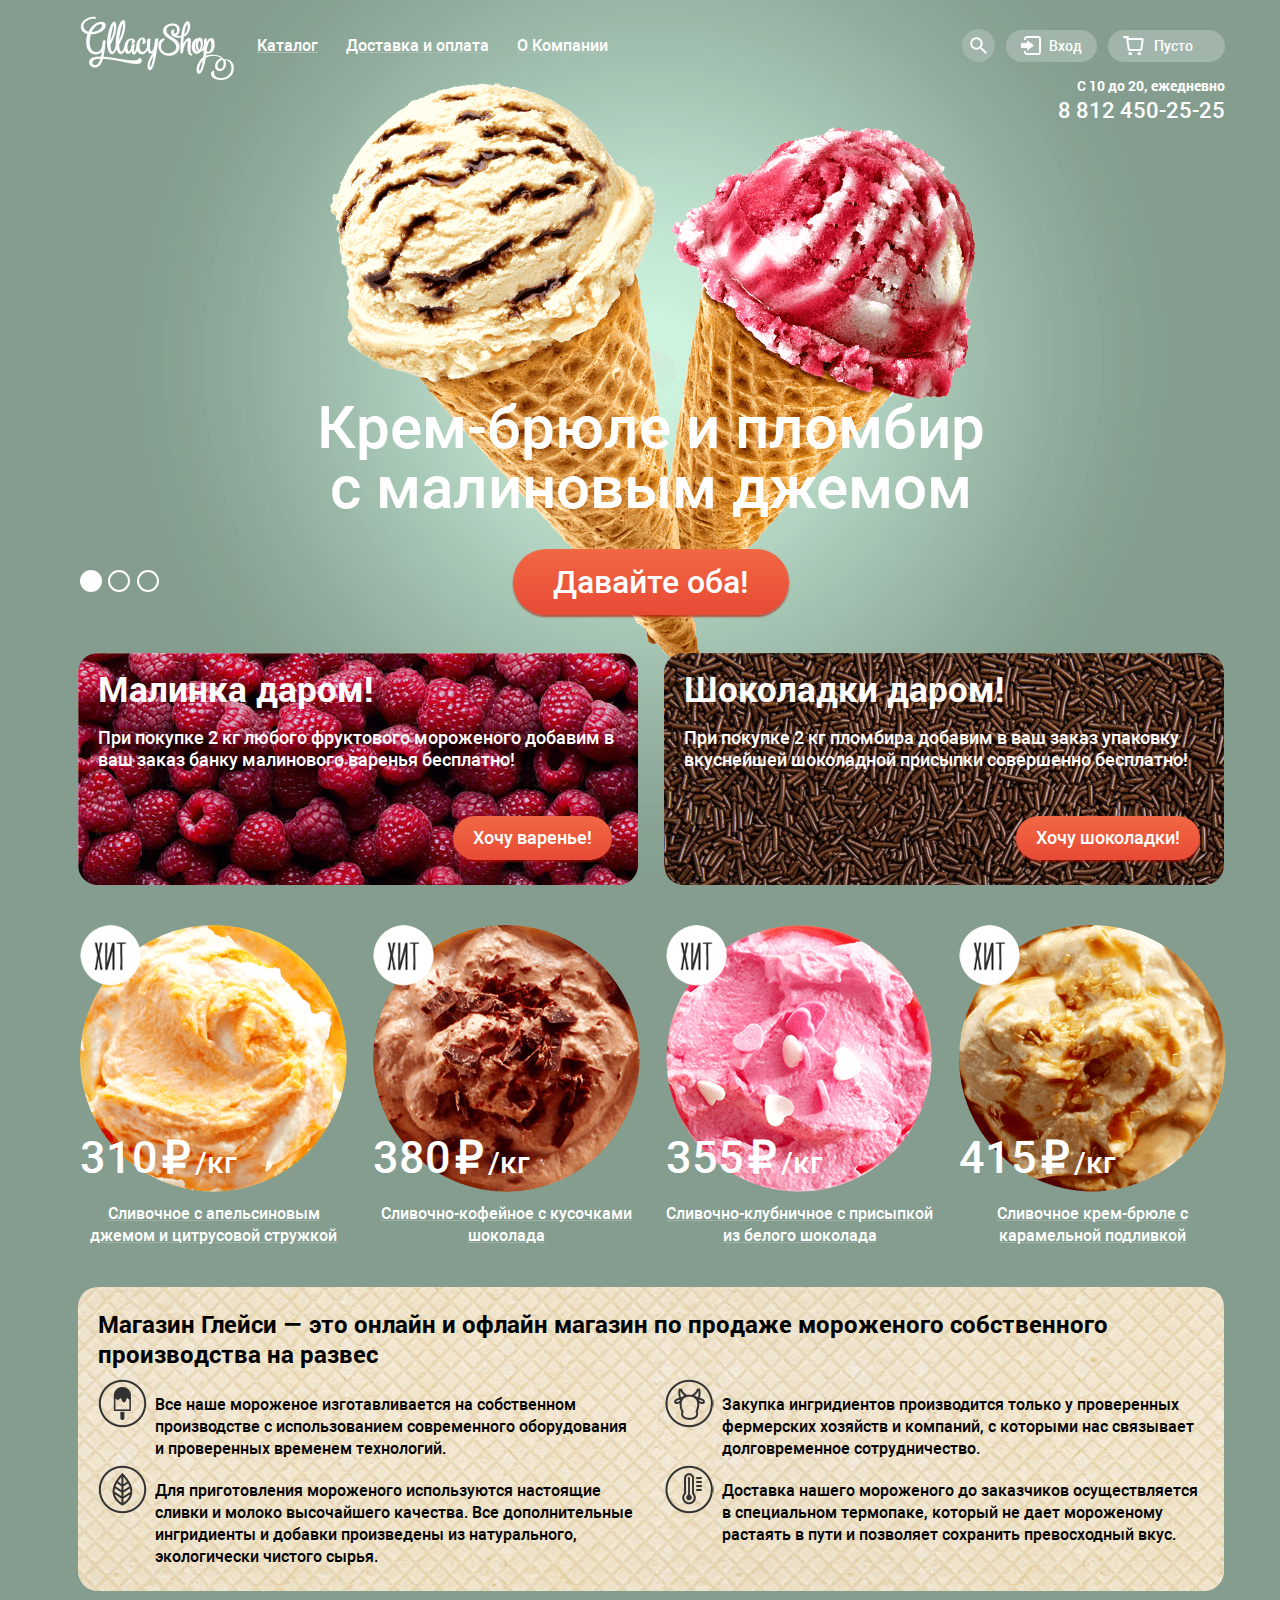
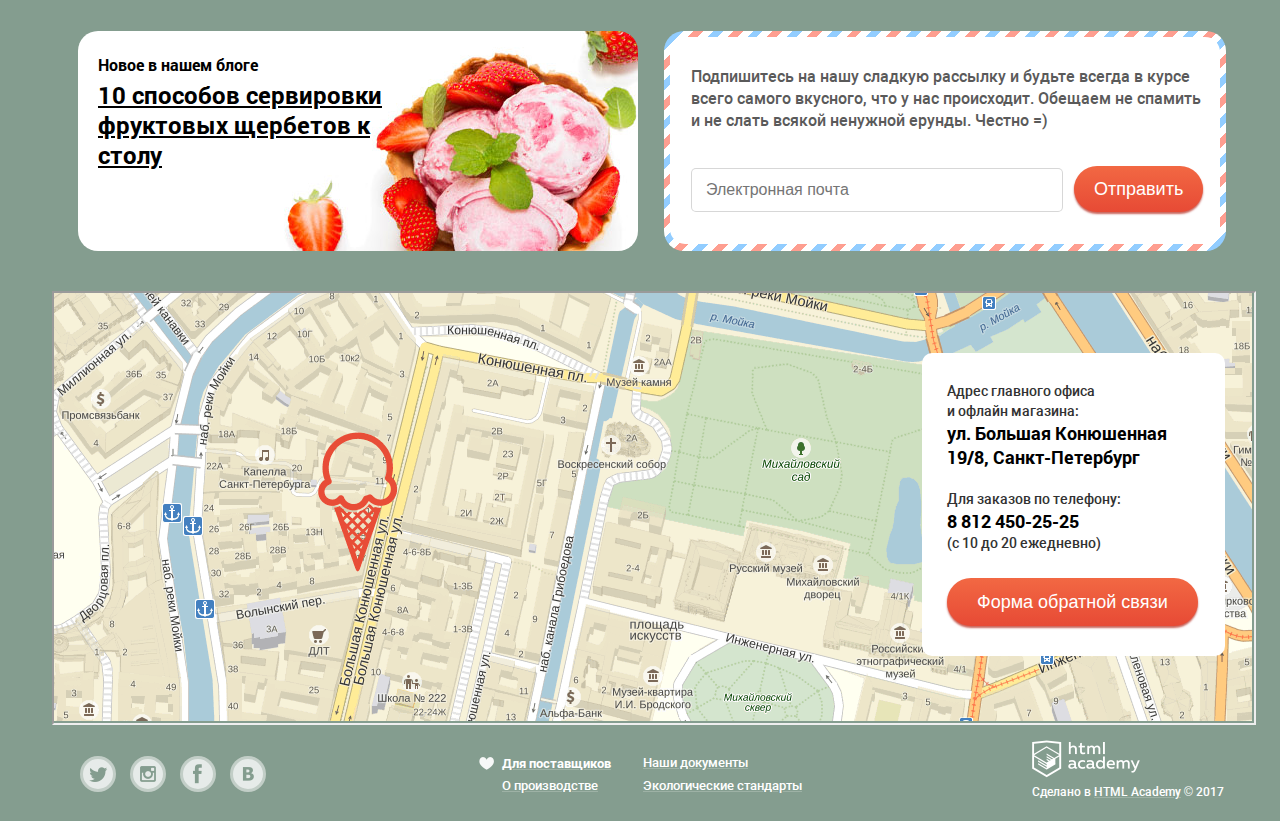
==== index.html @ e061abfc "корзина, форма отзыва" ====
<!DOCTYPE html>
<html lang="ru">
	<head>
		<meta charset="utf-8">
		<title>HTML Academy: Глейси</title>
		<link rel="stylesheet" type="text/css" href="css/normalize.css">
		<link rel="stylesheet" type="text/css" href="css/style.css">
	</head>
	<body>
		<header class="main-header container">
			<nav class="menu">
				<ul class="main-menu">
					<li class="logo">
						<a><img src="img/logo.png" alt="Gllacy Shop" width="154" height="64"></a>
					</li>
					<li>
						<a href="catalog.html" class="menu-item catalog">Каталог</a>
						<ul class="sub-menu">
							<li class="new-items">Новинки</li>
							<hr class="hr">
							<li><a href="catalog-creamy.html">Сливочное</a></li>
							<li><a href="#">Щербеты</a></li>
							<li><a href="#">Фруктовый лед</a></li>
							<li><a href="#">Мелорин</a></li>
						</ul>
					</li>
					<li>
						<a href="delivery-and-payment.html" class="menu-item">Доставка и оплата</a>
					</li>
					<li>
						<a href="about-us.html" class="menu-item">О Компании</a>
					</li>
				</ul>
			</nav>
			<div class="menu-right">
				<ul class="menu-right-list">
					<li class="search-item">
						<a href="#" class="menu-right-item search">Поиск</a>
						<div class="search-wrapper">
							<div class="search-field">
								<input type="text" name="search" id="search" placeholder="Что ищем?">
							</div>
						</div>
					</li>
					<li class="enter-list">
						<a href="#" class="menu-right-item enter">Вход</a>
						<div class="enter-wrapper">
							<div class="enter-field">
								<input type="text" name="email" id="email" placeholder="Электронная почта">
								<input type="password" name="password" id="password" placeholder="Пароль">
								<input type="submit" name="enter" value="Войти" class="btn send">
								<div class="help-links">
									<a href="#">Забыли пароль?</a>
									<a href="#">Новая регистрация</a>
								</div>
							</div>
						</div>
					</li>
					<li><a href="#" class="menu-right-item basket">Пусто</a></li>
				</ul>
				<p class="time-working">С 10 до 20, ежедневно</p>
				<p class="phone-number">8 812 450-25-25</p>
			</div>
		</header>
		<main class="main-page container">
			<section class="promo">
				<img src="img/ice-cream-1.png" alt="Крем-брюле и пломбир с малиновым джемом" width="1045" height="881" class="ice-cream">
				<p class="promo-text">Крем-брюле и пломбир с малиновым джемом</p>
				<a href="#" class="btn want-both">Давайте оба!</a>
				<div class="slider slider-1 active"></div>
				<div class="slider slider-2"></div>
				<div class="slider slider-3"></div>
			</section>
			<section class="free-offer raspberries">
				<h2 class="header-two">Малинка даром!</h2>
				<p class="offer-text">При покупке 2 кг любого фруктового мороженого добавим в ваш заказ банку малинового варенья бесплатно!</p>
				<a href="#" class="btn wanted">Хочу варенье!</a>
			</section>
			<section class="free-offer chocolates">
				<h2 class="header-two">Шоколадки даром!</h2>
				<p class="offer-text">При покупке 2 кг пломбира добавим в ваш заказ упаковку вкуснейшей шоколадной присыпки совершенно бесплатно!</p>
				<a href="#" class="btn wanted">Хочу шоколадки!</a>
			</section>
			<section class="products index-page">
				<article class="product-item">
					<img src="img/hit.png" alt="Хит" width="61" height="61" class="hit">
					<img src="img/creamy-orange.png" alt="Апельсиновое мороженое" width="267" height="267">
					<span class="price">310<span class="rouble">&#8381;</span><span class="smaller-word">/кг</span></span>
					<a href="#" class="product-item-text">Сливочное с апельсиновым джемом и цитрусовой стружкой</a>
				</article>
				<article class="product-item">
					<img src="img/hit.png" alt="Хит" width="61" height="61" class="hit">
					<img src="img/creamy-coffee.png" alt="Кофейно-шоколадное мороженое" width="267" height="267">
					<span class="price">380<span class="rouble">&#8381;</span><span class="smaller-word">/кг</span></span>
					<a href="#" class="product-item-text">Сливочно-кофейное с кусочками шоколада</a>
				</article>
				<article class="product-item">
					<img src="img/hit.png" alt="Хит" width="61" height="61" class="hit">
					<img src="img/creamy-strawberry.png" alt="Клубничное мороженое" width="266" height="267">
					<span class="price">355<span class="rouble">&#8381;</span><span class="smaller-word">/кг</span></span>
					<a href="#" class="product-item-text">Сливочно-клубничное с присыпкой из белого шоколада</a>
				</article>
				<article class="product-item">
					<img src="img/hit.png" alt="Хит" width="61" height="61" class="hit">
					<img src="img/creme-brulee.png" alt="Крем-брюле" width="267" height="267">
					<span class="price">415<span class="rouble">&#8381;</span><span class="smaller-word">/кг</span></span>
					<a href="#" class="product-item-text">Сливочное крем-брюле с карамельной подливкой</a>
				</article>
			</section>
			<section class="features">
				<b class="feature-promo">Магазин Глейси &#8212; это онлайн и офлайн магазин по продаже мороженого собственного производства на развес</b>
				<div class="features-items">
					<div class="inline-left">
						<p class="ice-cream-icon">Все наше мороженое изготавливается на собственном производстве с использованием современного оборудования и проверенных временем технологий.</p>
						<p class="leaf-icon">Для приготовления мороженого используются настоящие сливки и молоко высочайшего качества. Все дополнительные ингридиенты и добавки произведены из натурального, экологически чистого сырья.</p>
					</div>
					<div class="inline-right">
						<p class="cow-icon">Закупка ингридиентов производится только у проверенных фермерских хозяйств и компаний, с которыми нас связывает долговременное сотрудничество.</p>
						<p class="thermometer-icon">Доставка нашего мороженого до заказчиков осуществляется в специальном термопаке, который не дает мороженому растаять в пути и позволяет сохранить превосходный вкус.</p>
					</div>
				</div>
			</section>
			<section class="blog-and-subscription">
				<div class="blog">
					<h2 class="blog-header">Новое в нашем блоге</h2>
					<a href="#" class="blog-item">10 способов сервировки фруктовых щербетов к столу</a>
				</div>
				<div class="subscription">
					<div class="white-bg">
						<p class="subscribe-text">Подпишитесь на нашу сладкую рассылку и будьте всегда в курсе всего самого вкусного, что у нас происходит. Обещаем не спамить и не слать всякой ненужной ерунды. Честно =)</p>
						<form action="#" method="post">
							<p class="visually-hidden">Введите адрес электронной почты:</p>
							<input type="text" name="email" id="email" placeholder="Электронная почта">
							<input type="submit" name="send" value="Отправить" class="btn send">
						</form>
					</div>
				</div>
			</section>
			<section class="map">
				<iframe src="https://api-maps.yandex.ru/frame/v1/-/C6DpREOO" width="1200" height="430"></iframe>
				<div class="feedback">
					<p class="feedback-text">
						Адрес главного офиса<br>
						и офлайн магазина:<br>
						<span class="bigger-text">ул. Большая Конюшенная<br>
						19/8, Санкт-Петербург</span>
					</p>
					<p class="feedback-text">
						Для заказов по телефону:<br>
						<span class="bigger-text">8 812 450-25-25<br></span>
						(с 10 до 20 ежедневно)
					</p>
					<button type="button" class="btn feedback-send">Форма обратной связи</button>
				</div>
			</section>
		</main>
		<footer class="main-footer container">
			<section class="footer-social">
				<p class="visually-hidden">Подписывайтесь на нас в социальных сетях: </p>
				<a href="#" class="social-icon twitter">Twitter</a>
				<a href="#" class="social-icon instagram">Instagram</a>
				<a href="#" class="social-icon facebook">Facebook</a>
				<a href="#" class="social-icon vkontakte">Вконтакте</a>
			</section>
			<section class="about">
				<div class="inline-left">
					<a href="#" class="for-providers">Для поставщиков</a>
					<a href="#">О производстве</a>
				</div>
				<div class="inline-right">
					<a href="#">Наши документы</a>
					<a href="#">Экологические стандарты</a>
				</div>
			</section>
			<section class="footer-copyright">
				<img src="img/copyright.png" alt="HTML Academy" width="108" height="38">
				<p class="copyright-text">Сделано в <a href="#">HTML Academy</a> &copy; 2017</p>
			</section>
		</footer>
		<section class="feedback-form">
			<h2 class="feedback-header">Мы обязательно вам ответим!</h2>
			<span class="feedback-cross"></span>
			<form action="#" method="post" class="answer">
				<input type="text" name="name" id="name" placeholder="Как вас зовут?" class="feedback-item feedback-name">
				<input type="email" name="email" id="email" placeholder="Ваша почта для ответа?" class="feedback-item feedback-email">
				<textarea wrap="hard" name="feedback" placeholder="Напишите что-нибудь..." class="feedback-item feedback-text"></textarea>
				<button type="button" class="btn send">Отправить</button>
			</form>
		</section>
		<script src="js/file-min.js"></script>
	</body>
</html>
---- css/style.css ----
@font-face {
	font-family: "Roboto";
	src: url(../fonts/roboto.woff2) format("woff2"),
		url(../fonts/roboto.woff) format("woff");
	font-weight: normal;
	font-style: normal;
}

@font-face { 
	font-family: "Roboto";
	src: url(../fonts/robotomedium.woff2) format("woff2"),
		url(../fonts/robotomedium.woff) format("woff");
	font-weight: medium;
	font-style: normal;
}

@font-face { 
	font-family: "Roboto";
	src: url(../fonts/robotobold.woff2) format("woff2"),
		url(../fonts/robotobold.woff) format("woff");
	font-weight: bold;
	font-style: normal;
}

body {
	position: relative;
	margin: 0 auto;
	padding: 0;
	width: 1200px;
	font-family: "Roboto", "Arial", sans-serif;
	font-size: 16px;
	font-weight: normal;
	color: white;
	background-color: #849d8f;
	line-height: 22px;
}

img {
	max-width: 100%;
	height: auto;
}

.container {
	margin: 0 auto;
}

.btn {
	color: white;
	text-decoration: none;
	border-radius: 40px;
	background-image: -webkit-gradient(linear, left top, left bottom, from(#f26843), to(#e74a35));
	background-image: linear-gradient(#f26843, #e74a35);
	-webkit-box-shadow: 0 2px 2px 0 rgba(172, 16, 0, 0.64);
			box-shadow: 0 2px 2px 0 rgba(172, 16, 0, 0.64);
}

.btn:hover {
	background-image: -webkit-gradient(linear, left top, left bottom, from(#f26843), to(#e74a35));
	background-image: linear-gradient(#f26843, #e74a35);
	background-color: rgba(255, 255, 255, 0.2);
	background-blend-mode: overlay;
	-webkit-box-shadow: 0 2px 2px 0 #ac1000;
			box-shadow: 0 2px 2px 0 #ac1000;
}

.btn:active {
	background-image: -webkit-gradient(linear, left top, left bottom, from(#e74a35), to(#f26843));
	background-image: linear-gradient(#e74a35, #f26843);
	background-color: rgba(0, 0, 0, 0.07);
	-webkit-box-shadow: inset 0 2px 2px 0 #942718;
			box-shadow: inset 0 2px 2px 0 #942718;
}

.breadcrumbs ul {
	display: flex;
	margin-top: -42px;
	margin-left: 42px;
	margin-bottom: 0;
	padding-left: 0;
	list-style: none;
}

.breadcrumbs a {
	font-size: 14px;
	line-height: 16px;
	color: white;
	-webkit-text-decoration-color: #adbdb4;
			text-decoration-color: #adbdb4;
}

.breadcrumbs .quotes {
	margin-left: 6px;
	margin-right: 6px;
}

/*Заголовки*/
.header-one {
	margin-top: 0;
	margin-bottom: 26px;
	margin-left: 40px;
	font-size: 35px;
	font-weight: bold;
	line-height: 41px;
}

.header-two {
	margin: 0;
	font-size: 35px;
	line-height: 41px;
	font-weight: bold;
}

/*Хедер*/
.main-header {
	display: -webkit-box;
	display: -ms-flexbox;
	display: flex;
	-webkit-box-pack: justify;
		-ms-flex-pack: justify;
			justify-content: space-between;
}

.main-menu {
	display: -webkit-box;
	display: -ms-flexbox;
	display: flex;
}

.main-menu .logo {
	margin-right: 10px;
}

.main-menu li {
	position: relative;
	list-style: none;
}

.menu-right li {
	display: inline-block;
	margin-right: 7px;
}

.menu-right li:last-child {
	margin-right: 0;
}

.main-menu .menu-item {
	position: relative;
	z-index: 100;
	display: block;
	vertical-align: top;
	margin-top: 15px;
	margin-right: 2px;
	padding: 6px 13px;
	color: white;
	text-decoration: none;
	line-height: 18px;
	text-decoration: underline;
	-webkit-text-decoration-color: #adbdb4;
			text-decoration-color: #adbdb4;
	border-radius: 20px;
}

.main-menu .menu-item:hover {
	text-decoration: none;
	color: black;
	background-color: white;
}

.main-menu .menu-item:active {
	box-shadow: inset 0 2px 1px 0 #696969;
}

.main-menu .menu-item.active {
	text-decoration: none;
	color: white;
	background-color: #d07058;
}

.sub-menu {
	position: absolute;
	z-index: 100;
	width: 123px;
	display: none;
	padding-left: 0;
	padding-right: 0;
	padding-top: 5px;
	color: #000000;
	list-style: none;
	box-shadow: 0 20px 20px 0 rgba(0, 0, 0, 0.4);
}

.sub-menu li {
	display: block;
	width: 123px;
	background-color: white;
}

.sub-menu li:last-of-type {
	width: 143px;
	background-color: white;
	padding-bottom: 5px;
	border-radius: 0 0 5px 5px;
}

.sub-menu .new-items {
	padding-top: 10px;
	padding-bottom: 15px;
	padding-left: 20px;
	font-size: 14px;
	line-height: 16px;
	font-weight: bold;
	border-radius: 5px 5px 0 0;
}

.sub-menu .hr {
	position: absolute;
	top: 42px;
	left: 9px;
	margin: 0;
	width: 100%;
	height: 1px;
	border: 0;
	background-color: #d1d0ce;
}

.sub-menu a {
	display: block;
	width: 123px;
	padding-top: 8px;
	padding-bottom: 8px;
	padding-left: 20px;
	font-size: 14px;
	line-height: 16px;
	text-decoration: none;
	color: #323232;
	background-color: white;
}

.sub-menu a:hover {
	background-color: #fbded7;
}

.sub-menu a:active {
	background-color: #f6b5a5;
}

.sub-menu .active,
.sub-menu .active:hover,
.sub-menu .active:active {
	color: white;
	background-color: #d07058;
}

.main-menu > li:hover .sub-menu {
	display: block;
}

.menu-right {
	position: relative;
	padding-top: 0;
	margin-top: 23px;
	margin-right: 15px;
}

.menu-right ul {
	list-style: none;
	padding: 0;
	margin-top: 6px;
}

.menu-right .menu-right-item {
	position: relative;
	z-index: 100;
	display: inline-block;
	vertical-align: middle;
	margin-top: 0;
	font-size: 14px;
	line-height: 16px;
	background-color: #a1b5aa;
	color: white;
	text-decoration: none;
}

.menu-right .time-working {
	margin: 0;
	font-size: 14px;
	font-weight: bold;
	line-height: 16px;
	text-align: right;
}

.menu-right .phone-number {
	margin-top: 5px;
	font-size: 22px;
	line-height: 24px;
	text-align: right;
}

.search-item {
	position: relative;
}

.search {
	width: 33px;
	height: 0;
	padding-top: 33px;
	overflow: hidden;
	background-image: url(../img/loupe-1.png);
	background-repeat: no-repeat;
	background-position: center;
	border-radius: 50%;
}

.search:hover {
	background-color: white;
	background-image: url(../img/loupe-2.png);
	background-repeat: no-repeat;
	background-position: center;
}

.menu-right-list > .search-item:hover .search-wrapper {
	display: block;
}

.search-wrapper {
	position: absolute;
	top: 30px;
	right: 0;
	z-index: 100;
	display: none;
	padding-top: 10px;
}

.search-field {
	padding: 20px 15px;
	width: 311px;
	min-height: 54px;
	background-color: #f8f7f4;
	border-radius: 5px;
	box-shadow: 0 20px 20px 0 rgba(0, 0, 0, 0.4);
}

.search-field input {
	width: 311px;
	min-height: 54px;
	padding: 0 15px;
	font-size: 14px;
	line-height: 24px;
	color: #999999;
	border: 1px solid #d3d3d2;
	border-radius: 5px;
	box-sizing: border-box;
}

.enter-list {
	position: relative;
}

.enter-wrapper {
	position: absolute;
	top: 30px;
	right: 0;
	z-index: 100;
	padding-top: 10px;
	display: none;
}

.enter-field {
	padding: 20px;
	width: 257px;
	min-height: 174px;
	font-size: 13px;
	line-height: 24px;
	background-color: #f8f7f4;
	border-radius: 5px;
	box-shadow: 0 20px 20px 0 rgba(0, 0, 0, 0.4);
}

.enter-field input[type="text"],
.enter-field input[type="password"] {
	width: 257px;
	min-height: 44px;
	margin-bottom: 20px;
	padding: 0 15px;
	font-size: 14px;
	line-height: 24px;
	border: 1px solid #d3d3d2;
	border-radius: 5px;
	box-sizing: border-box;
}

.enter-field input[type="submit"] {
	padding: 15px 30px;
	border: 0;
	border-radius: 25px;
	font-size: 18px;
	line-height: 24px;
	cursor: pointer;
}

.help-links {
	width: 120px;
	margin-left: auto;
	margin-top: -50px;
}

.help-links a {
	color: #323232;
}

.help-links a:hover {
	color: #e84d37;
}

.menu-right-list > .enter-list:hover .enter-wrapper {
	display: block;
}

.enter {
	position: relative;
	padding-left: 43px;
	padding-right: 15px;
	padding-top: 8px;
	padding-bottom: 8px;
	border-radius: 20px;
}

.enter::before {
	content: "";
	position: absolute;
	top: 6px;
	left: 15px;
	width: 21px;
	height: 19px;
	background-image: url(../img/enter.png);
	background-repeat: no-repeat;
}

.enter:hover {
	color: #323232;
	background-color: white;
}

.enter:hover::before {
	background-image: url(../img/enter-copy.png);
	background-repeat: no-repeat;
}

.basket {
	width: 71px;
	position: relative;
	padding-left: 46px;
	padding-top: 8px;
	padding-bottom: 8px;
	border-radius: 20px;
}

.basket::before {
	content: "";
	position: absolute;
	top: 6px;
	left: 15px;
	width: 21px;
	height: 19px;
	background-image: url(../img/basket.png);
	background-repeat: no-repeat;
}

.basket-wrapper {
	position: absolute;
	top: 40px;
	right: 0;
	z-index: 100;
	padding-top: 5px;
	display: none;
}

.menu-right-list > .basket-list:hover .basket-wrapper {
	display: block;
}

.basket-field {
	padding: 20px;
	width: 500px;
	min-height: 202px;
	font-size: 13px;
	line-height: 24px;
	color: #323232;
	background-color: #f8f7f4;
	border-radius: 5px;
	box-shadow: 0 20px 20px 0 rgba(0, 0, 0, 0.4);
}

.basket-item {
	position: relative;
	padding-left: 20px;
	padding-right: 0;
	margin-bottom: 20px;
	margin-right: 0;
	display: flex;
	align-items: center;
	font-size: 13px;
	line-height: 16px;
}

.basket-item:last-of-type {
	margin-bottom: 0;
}

.basket-item .description {
	margin-left: 13px;
	width: 216px;
}

.basket-item .weight-and-price {
	margin-left: 32px;
}

.weight-and-price .price {
	color: #999999;
}

.basket-item .cost {
	margin-left: 30px;
}

.cross {
	position: absolute;
	width: 15px;
	height: 15px;
	top: 10px;
	left: 0;
}

.cross:before, .cross:after {
	position: absolute;
	content: "";
	left: 0;
	height: 11px;
	width: 1px;
	background-color: #000000;
}

.cross:before {
	transform: rotate(45deg);
}

.cross:after {
	transform: rotate(-45deg);
}

.basket-line {
	width: 500px;
	height: 1px;
	margin-bottom: 20px;
	margin-top: 10px;
	color: #a9bbb1;
	background-color: #a9bbb1;
	border: 0px none;
}

.basket-field .inline-right {
	display: flex;
	flex-direction: column;
	align-items: flex-end;
}

.inline-right .basket-price {
	margin-bottom: 15px;
	font-size: 15px;
	font-weight: bold;
	line-height: 18px;
}

.inline-right .basket-send {
	padding: 10px 15px;
	margin: 0;
	font-size: 18px;
	line-height: 24px;
	border: 0;
}

.inline-right .basket-send:hover {
	
}

.inline-right .basket-send:active {
	
}

.menu-right .full-basket {
	width: 71px;
	position: relative;
	padding-left: 46px;
	padding-top: 8px;
	padding-bottom: 8px;
	border-radius: 20px;
	color: black;
	background-color: white;
}

.menu-right .full-basket::before {
	content: "";
	position: absolute;
	top: 6px;
	left: 15px;
	width: 21px;
	height: 19px;
	background-image: url(../img/basket-active.png);
	background-repeat: no-repeat;
}

/*Главная страница*/
.promo .ice-cream {
	position: absolute;
	z-index: 50;
	top: 0px;
	left: 90px;
	width: 1045px;
	margin: 0 auto;
}

.promo .promo-text {
	position: relative;
	z-index: 100;
	width: 700px;
	margin-top: 253px;
	margin-left: 261px;
	margin-right: auto;
	margin-bottom: 0;
	font-size: 60px;
	line-height: 60.35px;
	text-align: center;
}

.promo .want-both {
	position: relative;
	z-index: 100;
	display: inline-block;
	margin-top: 30px;
	margin-bottom: 38px;
	margin-left: 473px;
	padding: 11px 40px;
	font-size: 32px;
	line-height: 44px;
}

.slider {
	position: absolute;
	top: 570px;
	width: 18px;
	height: 18px;
	border-radius: 50%;
	border: 2px solid white;
}

.slider.active {
	background-color: white;
}

.slider-1 {
	left: 40px;
}

.slider-2 {
	left: 68px;
}

.slider-3 {
	left: 97px;
}

.free-offer {
	position: relative;
	z-index: 100;
	display: inline-block;
	vertical-align: top;
	width: 520px;
	padding: 15px 20px;
	margin-bottom: 40px;
	border-radius: 20px;
}

.free-offer .offer-text {
	margin-bottom: 45px;
	font-size: 18px;
	width: 519px;
}

.free-offer .wanted {
	display: inline-block;
	margin-bottom: 10px;
	font-size: 18px;
	line-height: 24px;
}

.raspberries {
	margin-left: 38px;
	margin-right: 22px;
	margin-top: 0;
	background-image: url(../img/raspberries.jpg);
}

.raspberries .wanted {
	margin-left: 355px;
	padding: 10px 20px;
}

.chocolates {
	background-image: url(../img/chocolates.jpg);
}

.chocolates .wanted {
	margin-left: 332px;
	padding: 10px 20px;
}

.products {
	margin-left: 40px;
	padding: 0;
}

.product-item {
	position: relative;
	display: inline-block;
	vertical-align: top;
	width: 267px;
	margin-right: 22px;
}

.product-item:last-child {
	margin-right: 0;
}

.product-item img {
	border-radius: 50%;
}

.product-item .hit {
	position: absolute;
	top: 0;
	left: 0;
}

.product-item .price {
	position: absolute;
	top: 208px;
	left: 0;
	font-size: 45px;
	line-height: 45px;
}

.price .rouble {
	margin-left: 4px;
	font-weight: 700;
}

.price .smaller-word {
	margin-left: 4px;
	font-size: 30px;
}

.product-item .product-item-text {
	display: block;
	margin-top: 5px;
	font-weight: medium;
	color: #ffffff;
	text-align: center;
	text-decoration: underline;
	-webkit-text-decoration-color: rgba(255, 255, 255, 0.2);
			text-decoration-color: rgba(255, 255, 255, 0.2);
}

.product-item .product-item-text:hover {
	color: #ffbc9e;
	-webkit-text-decoration-color: #ffbc9e;
			text-decoration-color: #ffbc9e;
}

.product-item .product-item-text:active {
	color: #ffbc9e;
	-webkit-text-decoration-color: #ffbc9e;
			text-decoration-color: #ffbc9e;
}

.features {
	width: 1126px;
	margin-top: 40px;
	margin-left: 38px;
	padding-top: 12px;
	padding-left: 20px;
	padding-bottom: 18px;
	padding-right: 0;
	color: #000000;
	background-image: url(../img/wafer-pattern.jpg);
	border-radius: 20px;
}

.features .feature-promo {
	display: inline-block;
	margin-top: 10px;
	margin-bottom: 10px;
	font-size: 24px;
	line-height: 30px;
}

.features .features-items {
	display: -webkit-box;
	display: -ms-flexbox;
	display: flex;
	-ms-flex-wrap: wrap;
		flex-wrap: wrap;
	margin-top: 0;
}

.features-items .inline-left,
.features-items .inline-right {
	width: 541px;
	padding-top: 0;
}

.features-items .inline-left {
	margin-right: 26px;
}

.features-items .ice-cream-icon,
.features-items .leaf-icon,
.features-items .cow-icon,
.features-items .thermometer-icon {
	position: relative;
	padding-left: 57px;
	padding-top: 15px;
	margin-bottom: 5px;
	margin-top: 0;
}

.features-items .ice-cream-icon::before {
	content: "";
	position: absolute;
	top: 0;
	left: 0;
	width: 49px;
	height: 49px;
	background-image: url(../img/ice-cream-icon.png);
}

.features-items .leaf-icon::before {
	content: "";
	position: absolute;
	top: 0;
	left: 0;
	width: 49px;
	height: 49px;
	background-image: url(../img/leaf-icon.png);
}

.features-items .cow-icon::before {
	content: "";
	position: absolute;
	top: 0;
	left: 0;
	width: 49px;
	height: 49px;
	background-image: url(../img/cow-icon.png);
}

.features-items .thermometer-icon::before {
	content: "";
	position: absolute;
	top: 0;
	left: 0;
	width: 49px;
	height: 49px;
	background-image: url(../img/thermometer-icon.png);
}

.blog-and-subscription {
	display: -webkit-box;
	display: -ms-flexbox;
	display: flex;
	margin-top: 40px;
	margin-left: 38px;
}

.blog,
.subscription {
	min-height: 208px;
	border-radius: 20px;
}

.blog {
	width: 520px;
	margin-right: 26px;
	padding: 0 20px;
	background-image: url(../img/strawberry-bg.jpg);
	background-repeat: no-repeat;
	background-position: left -50px bottom -346px;
	color: #000000;
}

.blog .blog-header {
	margin-top: 23px;
	margin-bottom: 4px;
	font-size: inherit;
	line-height: inherit;
	font-weight: medium;
}

.blog .blog-item {
	display: inline-block;
	width: 300px;
	font-size: 24px;
	font-weight: bold;
	line-height: 30px;
	color: #000000;
}

.subscription {
	width: 550px;
	padding: 6px;
	color: #5a5a5a;
	background-image: repeating-linear-gradient(135deg, #92cdff 7px, #92cdff 14px, #ffffff 14px, #ffffff 21px, #fe9e90 21px, #fe9e90 28px, #ffffff 28px, #ffffff 35px);
}

.subscription .white-bg {
	min-height: 178px;
	padding-top: 29px;
	padding-left: 21px;
	background-color: white;
	border-radius: 15px;
}

.white-bg .subscribe-text {
	width: 510px;
	margin-top: 0;
	margin-bottom: 12px;
}

.white-bg .visually-hidden {
	margin: 0;
	visibility: hidden;
}

.white-bg input[type="text"] {
	padding-left: 14px;
	width: 354px;
	min-height: 40px;
	margin-top: 0;
	font-size: inherit;
	line-height: inherit;
	border: 1px solid rgba(178, 178, 178, 0.52);
	border-radius: 5px;
}

.white-bg .send {
	margin-left: 7px;
	padding: 12px 20px;
	border: 0;
	font-size: 18px;
	line-height: 22px;
	cursor: pointer;
}

.map {
	position: relative;
	width: 1200px;
	height: 430px;
	margin-top: 40px;
	margin-left: 12px;
	background-image: url(../img/map.png);
	background-position: center;
}

.feedback {
	position: absolute;
	top: 62px;
	right: 27px;
	width: 278px;
	padding-bottom: 30px;
	padding-top: 28px;
	padding-left: 25px;
	font-size: 14px;
	line-height: 20px;
	color: #323232;
	background-color: white;
	border-radius: 10px;
}

.feedback .bigger-text {
	font-size: 18px;
	font-weight: bold;
	line-height: 24px;
	color: #000000;
}

.feedback .feedback-text {
	margin-bottom: 20px;
	margin-top: 0;
	width: 250px;
}

.feedback .feedback-send {
	padding: 12px 30px;
	margin-top: 5px;
	font-size: 18px;
	line-height: 24px;
	border: 0;
	cursor: pointer;
}

.feedback-form {
	position: absolute;
	top: 338px;
	left: 363px;
	z-index: 100;
	display: none;
	padding: 20px;
	width: 437px;
	background-color: #f8f7f4;
	border-radius: 10px;
}

.feedback-form .feedback-cross {
	position: absolute;
	width: 16px;
	height: 16px;
	top: 16px;
	right: 17px;
}

.feedback-cross:before, .feedback-cross:after {
	position: absolute;
	content: "";
	height: 17px;
	width: 1px;
	background-color: #000000;
}

.feedback-cross:before {
	transform: rotate(45deg);
}

.feedback-cross:after {
	transform: rotate(-45deg);
}

.feedback-form .feedback-header {
	margin-top: 0;
	margin-bottom: 22px;
	font-size: 24px;
	line-height: 28px;
	color: #323232;
}

.feedback-form .answer {
	display: flex;
	flex-direction: column;
	align-items: flex-start;
}

.answer .feedback-item {
	margin-bottom: 20px;;
	border: 1px solid #b2b2b2;
	border-radius: 5px;
}

.answer .feedback-name,
.answer .feedback-email {
	padding-left: 15px;
	min-width: 252px;
	min-height: 44px;
	font-size: 16px;
	line-height: 24px;
	font-weight: normal;
	color: #999999;
}

.answer .feedback-text {
	padding-top: 15px;
	padding-left: 15px;
	min-width: 413px;
	min-height: 140px;
	font-family: inherit;
	font-size: 16px;
	line-height: 24px;
	font-weight: normal;
	color: #999999;
}

.answer .send {
	padding: 12px 20px;
	margin-top: 5px;
	margin-left: auto;
	font-size: 18px;
	line-height: 24px;
	border: 0;
	cursor: pointer;
}

/*Каталог*/
.form {
	margin-left: 40px;
	font-size: 14px;
	line-height: 16px;
}

.form-filter {
	display: flex;
	flex-direction: column;
}

.wrapper-1,
.wrapper-2 {
	display: flex;
}

.wrapper-1 {
	margin-bottom: 13px;
}

.form-filter .send {
	align-self: flex-end;
	padding: 4px 23px;
	font-size: 16px;
	line-height: 18px;
	font-weight: medium;
	color: white;
	background-color: #a6b7ae;
	border: 2px solid white;
	border-radius: 25px;
	font-size: 18px;
	line-height: 24px;
	cursor: pointer;
}

.form-filter .send:hover {
	color: black;
	background-color: white;
}

.form-filter .send:active {
	padding: 11px 31px;
	border: 0;
	color: black;
	background-color: #eaeaea;
	box-shadow: inset 0 2px 1px 0 #696969;
}

.sorting-group {
	position: relative;
	display: flex;
	flex-direction: column;
	width: 193px;
	margin-right: 16px;
}

.sorting-group b,
.price-group b,
.fat b,
.fillers b {
	margin-left: 15px;
}

.sorting-group select {
	padding: 8px 10px;
	margin-top: 7px;
	width: 193px;
	font-size: 16px;
	font-weight: medium;
	line-height: 18px;
	color: white;
	background-color: #aabab0;
	border-radius: 25px;
	border: 0;
}

.sorting-group select:hover {
	background-color: white;
	color: black;
}

.price-group {
	margin-right: 16px;
	width: 218px;
}

.range-controls {
	position: relative;
	margin-top: 7px;
	padding: 18px 20px;
	background-color: #aabab0;
	border-radius: 25px;
}

.range-controls .bar {
	position: absolute;
	top: 0px;
	left: 22px;
	height: 4px;
	width: 106px;
	background-color: #f8f7f4;
}

.range-controls .scale {
	position: absolute;
	top: 15px;
	left: 15px;
	width: 188px;
	height: 4px;
	background-color: rgba(255, 255, 255, 0.5);
}

.controller {
	position: absolute;
	width: 20px;
	height: 20px;
	background-color: #f8f7f4;
	border-radius: 50%;
	cursor: pointer;
}

.controller-left {
	top: 7px;
	left: 35px;
}

.controller-right {
	top: 7px;
	right: 65px;
}

.grey-bg {
	margin-top: 7px;
	padding: 9px 15px;
	background-color: #aabab0;
	border-radius: 25px;
}

.grey-bg input[type="radio"] {
	display: none;
}

.grey-bg label {
	position: relative;
	padding-left: 35px;
	margin-right: 11px;
	font-size: 16px;
	line-height: 18px;
}

.grey-bg label:last-child {
	margin-right: 0;
}

.radio-btn + label::before {
	content: "";
	position: absolute;
	left: 0;
	top: 0px;
	width: 17px;
	height: 17px;
	border: 2px solid white;
	border-radius: 50%;
}

.radio-btn:checked + label::before {
	content: "";
	position: absolute;
	left: 2px;
	top: 2px;
	width: 9px;
	height: 9px;
	background-color: white;
	border: 4px solid #aabcb2;
	box-shadow: 0 0 0 2px white;
}

.fillers .fillers-grey {
	margin-top: 7px;
	margin-right: 14px;
	padding: 9px 17px;
	font-size: 16px;
	font-weight: middle;
	line-height: 18px;
	background-color: #a8bab0;
	border-radius: 25px;
}

.fillers-grey label {
	position: relative;
	padding-left: 35px;
	margin-right: 14px;
}

.fillers-grey label:last-child {
	margin-right: 0;
}

.fillers-grey .checkbox-btn {
	display: none;
}

.checkbox-btn + label::before {
	content: "";
	position: absolute;
	left: 0;
	top: 0;
	width: 17px;
	height: 17px;
	border: 1px solid white;
	border-radius: 4px;
}

.checkbox-btn:checked + label::before {
	content: "";
	position: absolute;
	left: 0;
	top: 0;
	width: 18px;
	height: 18px;
	background-image: url(../img/checkbox.png);
	border-left: 0;
	border-top: 0;
}

.products.catalog-items {
	margin-top: 39px;
	margin-bottom: 43px;
}

.catalog-items .product-item {
	position: relative;
	margin-bottom: 40px;
}

.catalog-items .product-item:nth-child(4n) {
	margin-right: 0;
}

.product-item::after {
	content: "";
	position: absolute;
	z-index: -10;
	top: -6px;
	left: -13px;
	display: none;
	width: 293px;
	min-height: 405px;
	background-color: rgba(255, 255, 255, 0.3);
	border-radius: 5px;
}

.quick-view {
	display: none;
	padding: 15px 0;
}

.quick-view-btn {
	position: absolute;
	bottom: -20px;
	left: 40px;
	z-index: 100;
	display: none;
	padding: 10px 15px;
	font-size: 18px;
	font-weight: bold;
	line-height: 24px;
}

.product-item:hover::after,
.product-item:hover .quick-view-btn,
.product-item:hover .quick-view {
	display: block;
}

.pages ul {
	display: flex;
	justify-content: flex-end;
	padding-left: 0;
	margin-right: 7px;
	list-style: none;
}

.pages a {
	display: block;
	padding: 1px 8px;
	margin-left: 4px;
	color: white;
	text-decoration: none;
	border-radius: 50%;
}

.pages a:hover {
	background-color: #9db1a5;
}

.pages a:active,
.pages .active:hover,
.pages .active {
	color: #323232;
	background-color: white;
}

.pages .disabled {
	color: #9aaea3;
}

.pages .disabled:active,
.pages .disabled:hover {
	color: #9aaea3;
	background-color: transparent;
}

.pages .prev-page,
.pages .next-page {
	padding: 0 8px 5px 8px;
	font-size: 26px;
}

.line {
	width: 1146px;
	height: 1px;
	margin-top: 28px;
	margin-left: 40px;
	margin-bottom: 0;
	color: #a9bbb1;
	background-color: #a9bbb1;
	border: 0px none;
}

/*Футер*/
.main-footer {
	display: -webkit-box;
	display: -ms-flexbox;
	display: flex;
	margin-left: 27px;
	min-height: 100px;
}

.main-footer .visually-hidden {
	visibility: hidden;
	margin: 0;
}

.main-footer .footer-social {
	margin-left: 13px;
}

.main-footer .social-icon {
	display: inline-block;
	margin-top: 13px;
	margin-right: 10px;
	width: 36px;
	height: 0;
	overflow: hidden;
	padding-top: 36px;
	-webkit-box-shadow: inset 0 0 0 3px #c2cec7;
			box-shadow: inset 0 0 0 3px #c2cec7;
	border-radius: 50%;
}

.main-footer .social-icon:last-child {
	margin-right: 0;
}

.main-footer .twitter {
	background-image: url(../img/tw.png);
	background-repeat: no-repeat;
	background-position: center;
}

.main-footer .instagram {
	background-image: url(../img/inst.png);
	background-repeat: no-repeat;
	background-position: center;
}

.main-footer .facebook {
	background-image: url(../img/fb.png);
	background-repeat: no-repeat;
	background-position: center;
}

.main-footer .vkontakte {
	background-image: url(../img/vk.png);
	background-repeat: no-repeat;
	background-position: center;
}

.main-footer .about {
	display: -webkit-box;
	display: -ms-flexbox;
	display: flex;
	margin-top: 33px;
	margin-left: 58px;
}

.about a {
	display: inline-block;
	margin-bottom: 5px;
	font-size: 13px;
	line-height: 18px;
	color: white;
	-webkit-text-decoration-color: #9db1a5;
			text-decoration-color: #9db1a5;
}

.about a:hover {
	color: #ffbc9e;
	-webkit-text-decoration-color: #ffbc9e;
			text-decoration-color: #ffbc9e;
}

.about a:active {
	color: #ffbc9e;
	-webkit-text-decoration-color: #ffbc9e;
			text-decoration-color: #ffbc9e;
}

.about .inline-left {
	position: relative;
	display: -webkit-box;
	display: -ms-flexbox;
	display: flex;
	-webkit-box-orient: vertical;
	-webkit-box-direction: normal;
		-ms-flex-direction: column;
			flex-direction: column;
	padding-left: 23px;
	margin-right: 32px;
}

.about .inline-right {
	display: -webkit-box;
	display: -ms-flexbox;
	display: flex;
	-webkit-box-orient: vertical;
	-webkit-box-direction: normal;
		-ms-flex-direction: column;
			flex-direction: column;
}

.inline-left .for-providers {
	font-weight: bold;
}

.inline-left .for-providers::before {
	content: "";
	position: absolute;
	left: 0;
	top: 3px;
	width: 15px;
	height: 13px;
	background-image: url(../img/heart.png);
}

.main-footer .footer-copyright {
	margin-left: 230px;
	margin-top: 19px;
	font-size: 12px;
	line-height: 18px;
}

.footer-copyright .copyright-text {
	margin-top: 0;
}

.footer-copyright a {
	color: white;
	-webkit-text-decoration-color: #9db1a5;
			text-decoration-color: #9db1a5;
}
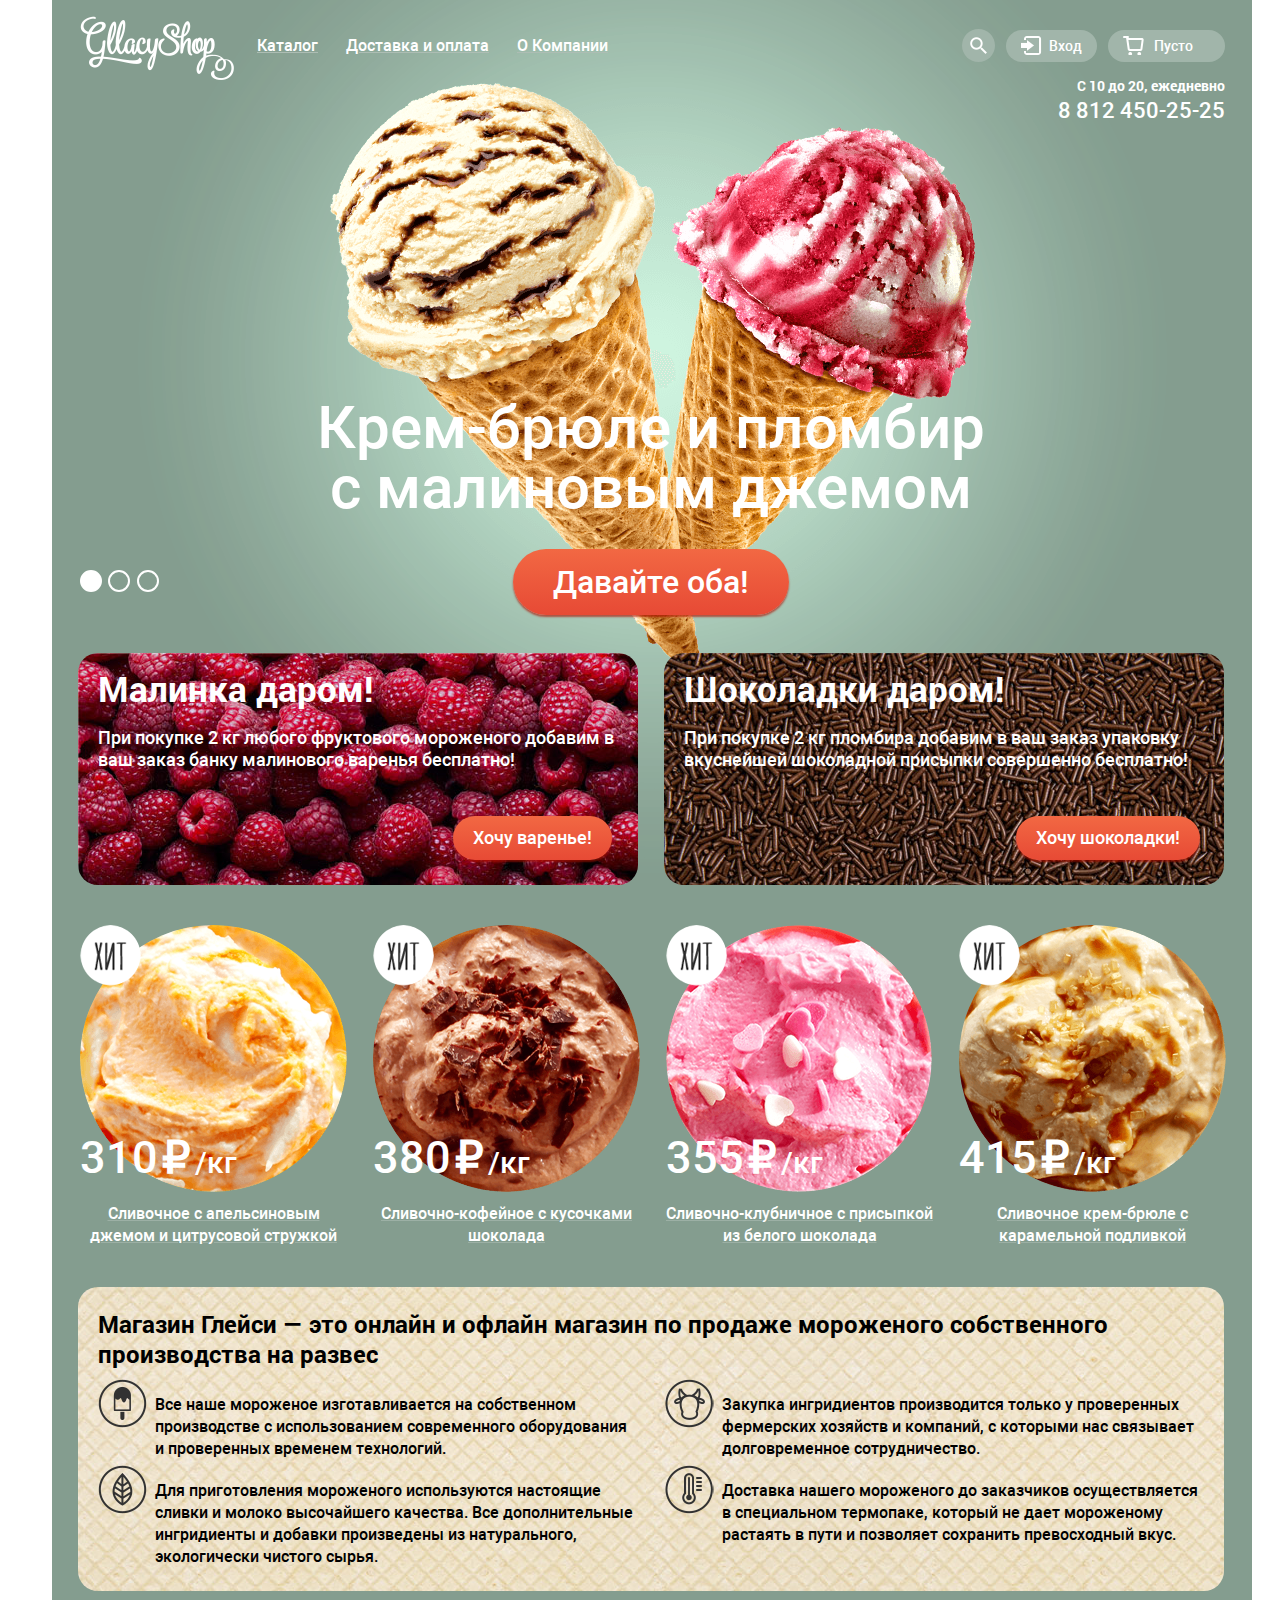
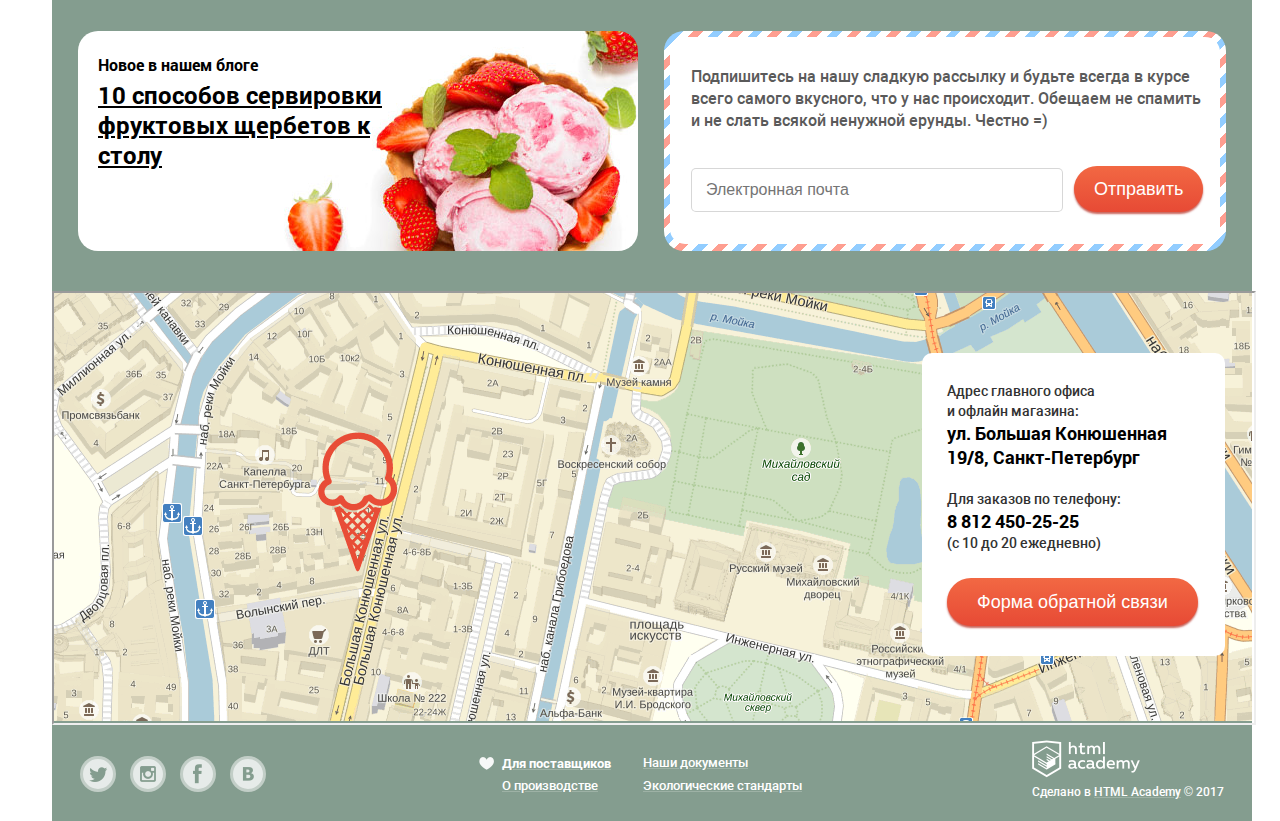
==== commit c3dac03b: "+" ====
--- a/index.html
+++ b/index.html
@@ -64,12 +64,26 @@
 		</header>
 		<main class="main-page container">
 			<section class="promo">
-				<img src="img/ice-cream-1.png" alt="Крем-брюле и пломбир с малиновым джемом" width="1045" height="881" class="ice-cream">
 				<p class="promo-text">Крем-брюле и пломбир с малиновым джемом</p>
 				<a href="#" class="btn want-both">Давайте оба!</a>
-				<div class="slider slider-1 active"></div>
-				<div class="slider slider-2"></div>
-				<div class="slider slider-3"></div>
+				<div class="sliders">
+					<input type="radio" id="btn-1" name="toggle" checked>
+					<input type="radio" id="btn-2" name="toggle">
+					<input type="radio" id="btn-3" name="toggle">
+					<div class="slider-controls">
+						<label for="btn-1" class="slider-1"></label>
+						<label for="btn-2" class="slider-2"></label>
+						<label for="btn-3" class="slider-3"></label>
+					</div>
+					<div class="slider-inner">
+						<div class="slider-slides">
+							<img src="img/ice-cream-1.png" alt="Мороженое" width="1045" height="881" class="ice-cream img-1">
+							<img src="img/ice-cream-2.png" alt="Мороженое" width="1045" height="881" class="ice-cream img-2">
+							<img src="img/ice-cream-3.png" alt="Мороженое" width="1045" height="881" class="ice-cream img-3">
+						</div>
+					</div>
+					<div class="bg"></div>
+				</div>
 			</section>
 			<section class="free-offer raspberries">
 				<h2 class="header-two">Малинка даром!</h2>
@@ -87,24 +101,36 @@
 					<img src="img/creamy-orange.png" alt="Апельсиновое мороженое" width="267" height="267">
 					<span class="price">310<span class="rouble">&#8381;</span><span class="smaller-word">/кг</span></span>
 					<a href="#" class="product-item-text">Сливочное с апельсиновым джемом и цитрусовой стружкой</a>
+					<div class="quick-view">
+						<a href="#" class="btn quick-view-btn">Быстрый просмотр</a>
+					</div>
 				</article>
 				<article class="product-item">
 					<img src="img/hit.png" alt="Хит" width="61" height="61" class="hit">
 					<img src="img/creamy-coffee.png" alt="Кофейно-шоколадное мороженое" width="267" height="267">
 					<span class="price">380<span class="rouble">&#8381;</span><span class="smaller-word">/кг</span></span>
 					<a href="#" class="product-item-text">Сливочно-кофейное с кусочками шоколада</a>
+					<div class="quick-view">
+						<a href="#" class="btn quick-view-btn">Быстрый просмотр</a>
+					</div>
 				</article>
 				<article class="product-item">
 					<img src="img/hit.png" alt="Хит" width="61" height="61" class="hit">
 					<img src="img/creamy-strawberry.png" alt="Клубничное мороженое" width="266" height="267">
 					<span class="price">355<span class="rouble">&#8381;</span><span class="smaller-word">/кг</span></span>
 					<a href="#" class="product-item-text">Сливочно-клубничное с присыпкой из белого шоколада</a>
+					<div class="quick-view">
+						<a href="#" class="btn quick-view-btn">Быстрый просмотр</a>
+					</div>
 				</article>
 				<article class="product-item">
 					<img src="img/hit.png" alt="Хит" width="61" height="61" class="hit">
 					<img src="img/creme-brulee.png" alt="Крем-брюле" width="267" height="267">
 					<span class="price">415<span class="rouble">&#8381;</span><span class="smaller-word">/кг</span></span>
 					<a href="#" class="product-item-text">Сливочное крем-брюле с карамельной подливкой</a>
+					<div class="quick-view">
+						<a href="#" class="btn quick-view-btn">Быстрый просмотр</a>
+					</div>
 				</article>
 			</section>
 			<section class="features">
--- a/css/style.css
+++ b/css/style.css
@@ -30,9 +30,13 @@
 	font-family: "Roboto", "Arial", sans-serif;
 	font-size: 16px;
 	font-weight: normal;
+/*	background-color: #849d8f;*/
 	color: white;
+	line-height: 22px;
+}
+
+.inner-page {
 	background-color: #849d8f;
-	line-height: 22px;
 }
 
 img {
@@ -80,12 +84,26 @@
 	list-style: none;
 }
 
-.breadcrumbs a {
+.breadcrumbs a,
+.breadcrumbs .active:hover,
+.breadcrumbs .active:active {
 	font-size: 14px;
 	line-height: 16px;
 	color: white;
 	-webkit-text-decoration-color: #adbdb4;
 			text-decoration-color: #adbdb4;
+}
+
+.breadcrumbs a:hover {
+	color: #ffbc9e;
+	-webkit-text-decoration-color: #ffbc9e;
+			text-decoration-color: #ffbc9e;
+}
+
+.breadcrumbs a:active {
+	color: #ffbc9e;
+	-webkit-text-decoration-color: #ffbc9e;
+			text-decoration-color: #ffbc9e;
 }
 
 .breadcrumbs .quotes {
@@ -581,14 +599,6 @@
 	border: 0;
 }
 
-.inline-right .basket-send:hover {
-	
-}
-
-.inline-right .basket-send:active {
-	
-}
-
 .menu-right .full-basket {
 	width: 71px;
 	position: relative;
@@ -617,6 +627,7 @@
 	z-index: 50;
 	top: 0px;
 	left: 90px;
+	display: none;
 	width: 1045px;
 	margin: 0 auto;
 }
@@ -646,17 +657,24 @@
 	line-height: 44px;
 }
 
-.slider {
+.sliders input[type="radio"] {
+	display: none;
+}
+
+.slider-slides {
+    transition: transform 0.8s ease;
+}
+
+.slider-controls label {
 	position: absolute;
 	top: 570px;
 	width: 18px;
+	z-index: 100;
 	height: 18px;
 	border-radius: 50%;
 	border: 2px solid white;
-}
-
-.slider.active {
-	background-color: white;
+	cursor: pointer;
+	transition: background-color 0.5s;
 }
 
 .slider-1 {
@@ -670,6 +688,46 @@
 .slider-3 {
 	left: 97px;
 }
+
+#btn-1:checked ~ .slider-controls label[for="btn-1"],
+#btn-2:checked ~ .slider-controls label[for="btn-2"],
+#btn-3:checked ~ .slider-controls label[for="btn-3"],
+.slider-controls label:hover {
+    background-color: white;
+}
+
+#btn-1:checked ~ .slider-inner .img-1,
+#btn-2:checked ~ .slider-inner .img-2,
+#btn-3:checked ~ .slider-inner .img-3 {
+	display: block;
+}
+
+.bg {
+	position: absolute;
+	top: 0;
+	left: 12px;
+	z-index: -1;
+	width: 100%;
+	height: 100%;
+}
+
+#btn-1:checked ~ .bg {
+	background-color: #849d8f;
+}
+
+#btn-2:checked ~ .bg {
+	background-color: #8996a6;
+}
+
+#btn-3:checked ~ .bg {
+	background-color: #9d8b84;
+}
+
+/*
+#849d8f
+#8996a6
+#9d8b84
+*/
 
 .free-offer {
 	position: relative;
@@ -739,6 +797,7 @@
 
 .product-item .hit {
 	position: absolute;
+	z-index: 250;
 	top: 0;
 	left: 0;
 }
@@ -762,7 +821,7 @@
 }
 
 .product-item .product-item-text {
-	display: block;
+	display: inline-block;
 	margin-top: 5px;
 	font-weight: medium;
 	color: #ffffff;
@@ -964,7 +1023,7 @@
 
 .map {
 	position: relative;
-	width: 1200px;
+	width: 100%;
 	height: 430px;
 	margin-top: 40px;
 	margin-left: 12px;
@@ -1029,7 +1088,8 @@
 	right: 17px;
 }
 
-.feedback-cross:before, .feedback-cross:after {
+.feedback-cross:before, 
+.feedback-cross:after {
 	position: absolute;
 	content: "";
 	height: 17px;
@@ -1341,7 +1401,7 @@
 .product-item::after {
 	content: "";
 	position: absolute;
-	z-index: -10;
+	z-index: -1;
 	top: -6px;
 	left: -13px;
 	display: none;
@@ -1349,18 +1409,18 @@
 	min-height: 405px;
 	background-color: rgba(255, 255, 255, 0.3);
 	border-radius: 5px;
+	box-shadow: 0 20px 20px 0 rgba(0, 0, 0, 0.4);
 }
 
 .quick-view {
+	position: absolute;
+	left: 36px;
+	z-index: 300;
 	display: none;
 	padding: 15px 0;
 }
 
 .quick-view-btn {
-	position: absolute;
-	bottom: -20px;
-	left: 40px;
-	z-index: 100;
 	display: none;
 	padding: 10px 15px;
 	font-size: 18px;
@@ -1368,10 +1428,19 @@
 	line-height: 24px;
 }
 
-.product-item:hover::after,
+.product-item:hover {
+	z-index: 1;
+}
+
+.product-item:hover::after {
+	display: block;
+}
+
+
 .product-item:hover .quick-view-btn,
 .product-item:hover .quick-view {
 	display: block;
+	z-index: 2;
 }
 
 .pages ul {
@@ -1460,6 +1529,13 @@
 	border-radius: 50%;
 }
 
+.main-footer .social-icon:active {
+	-webkit-box-shadow: inset 0 0 0 3px #c2cec7, 
+						inset 0 5px 1px 0 #888888;
+			box-shadow: inset 0 0 0 3px #c2cec7, 
+						inset 0 5px 1px 0 #888888;
+}
+
 .main-footer .social-icon:last-child {
 	margin-right: 0;
 }
@@ -1570,4 +1646,16 @@
 	color: white;
 	-webkit-text-decoration-color: #9db1a5;
 			text-decoration-color: #9db1a5;
+}
+
+.footer-copyright a:hover {
+	color: #ffbc9e;
+	-webkit-text-decoration-color: #ffbc9e;
+			text-decoration-color: #ffbc9e;
+}
+
+.footer-copyright a:active {
+	color: #ffbc9e;
+	-webkit-text-decoration-color: #ffbc9e;
+			text-decoration-color: #ffbc9e;
 }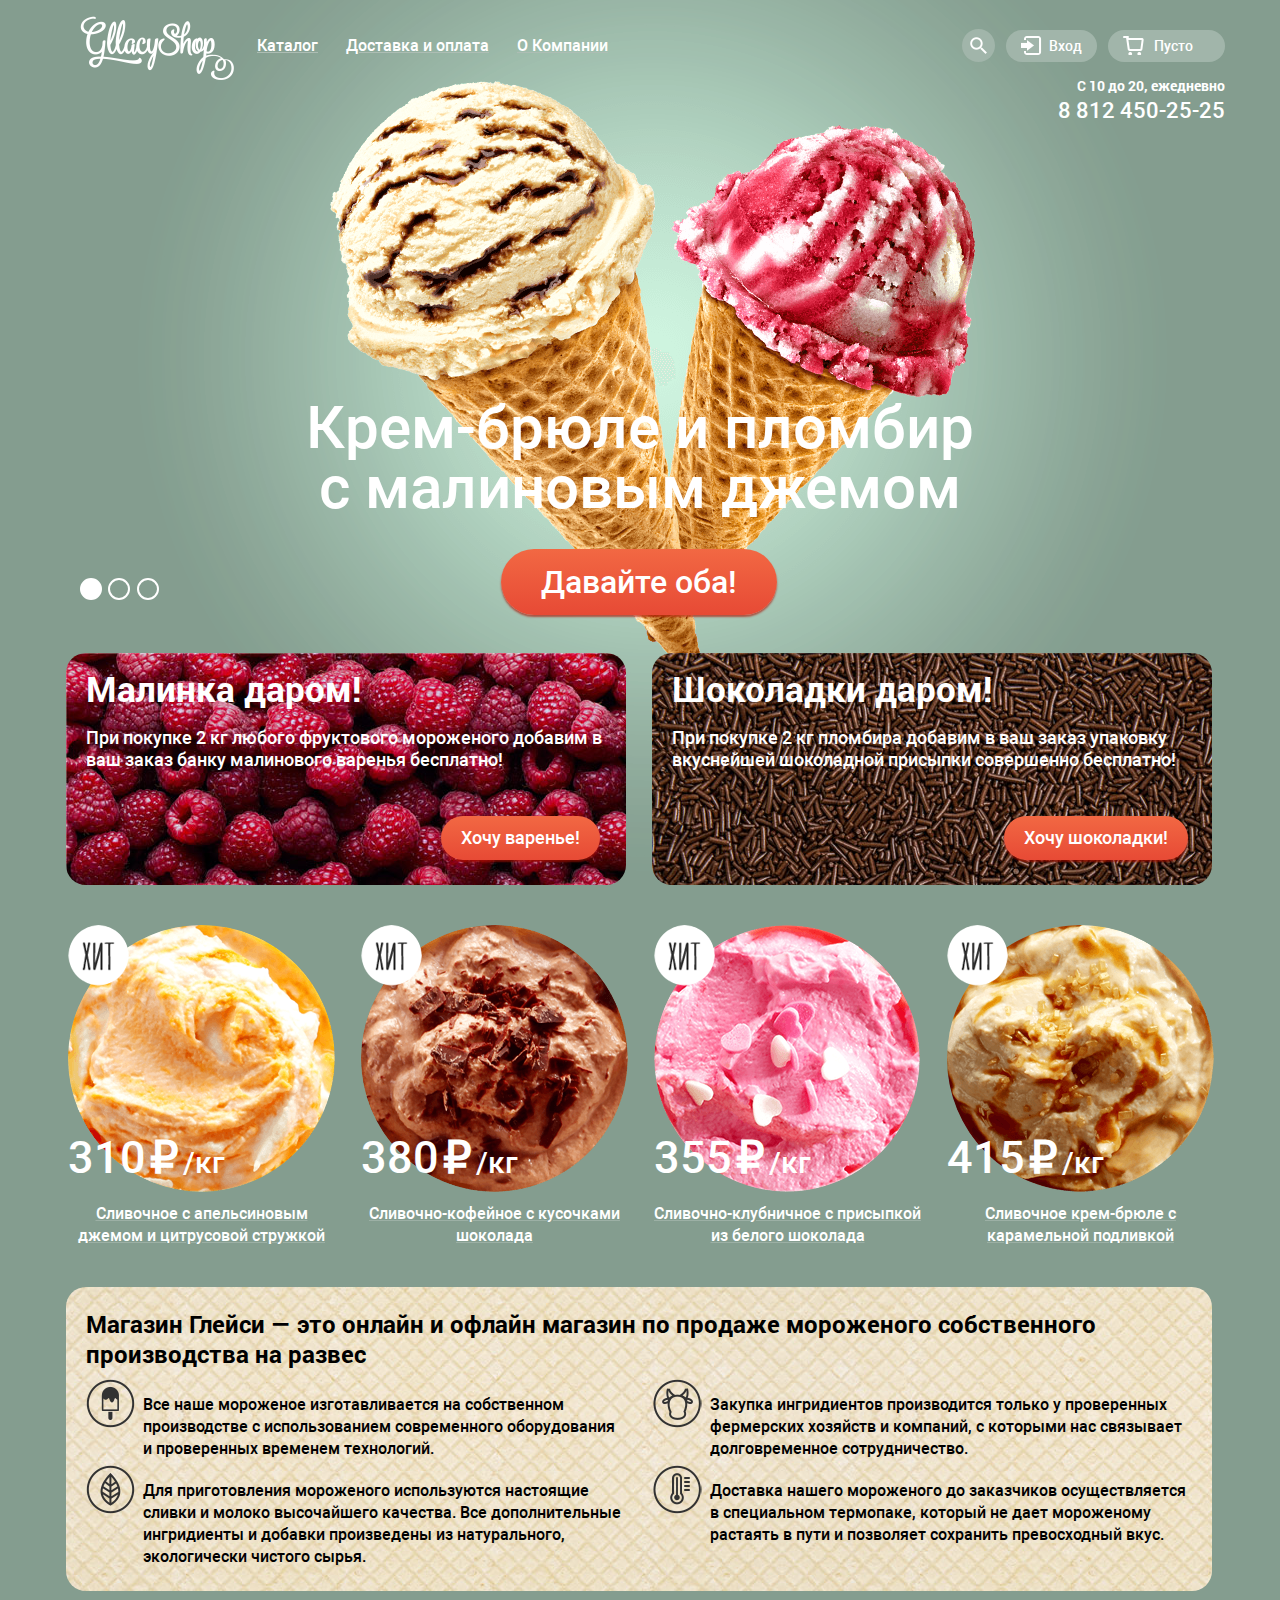
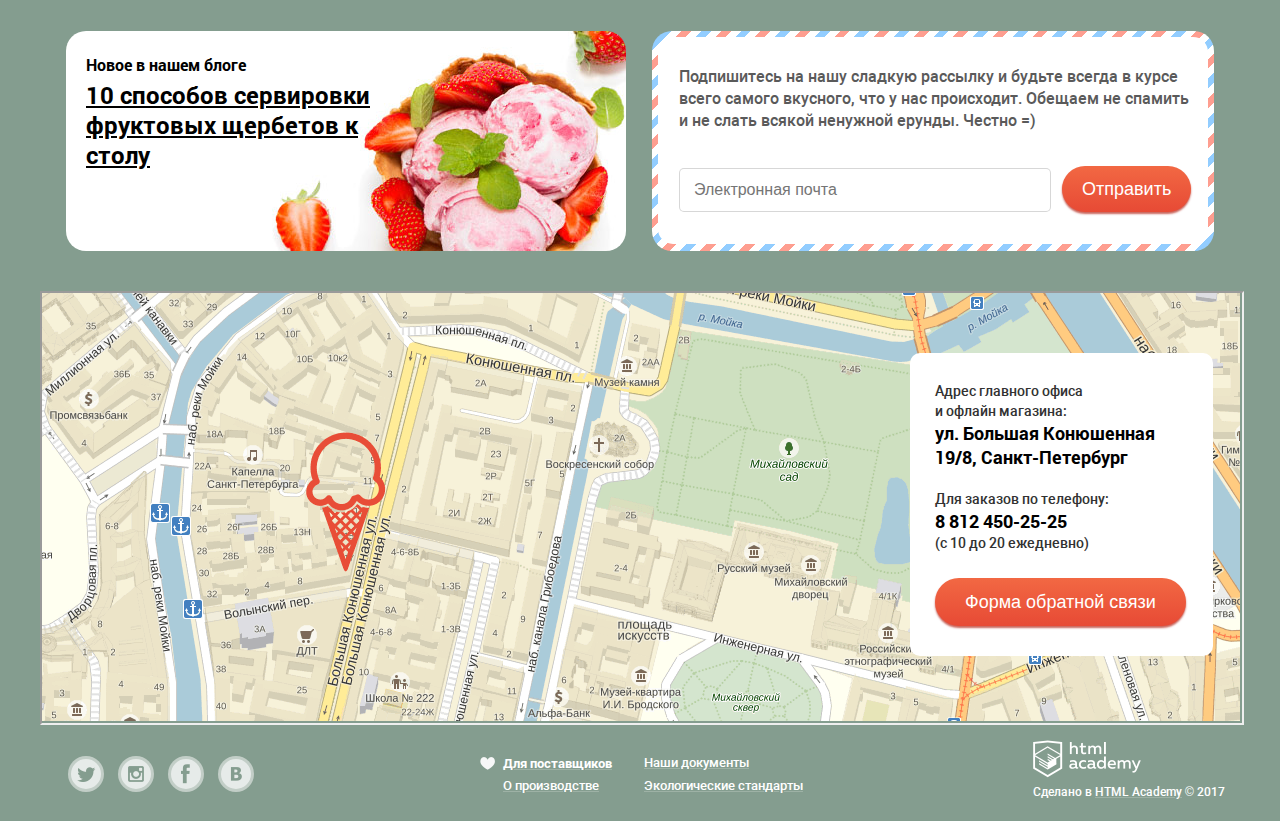
==== commit c697c4f9: "добавление js, анимации формы" ====
--- a/index.html
+++ b/index.html
@@ -7,212 +7,214 @@
 		<link rel="stylesheet" type="text/css" href="css/style.css">
 	</head>
 	<body>
-		<header class="main-header container">
-			<nav class="menu">
-				<ul class="main-menu">
-					<li class="logo">
-						<a><img src="img/logo.png" alt="Gllacy Shop" width="154" height="64"></a>
-					</li>
-					<li>
-						<a href="catalog.html" class="menu-item catalog">Каталог</a>
-						<ul class="sub-menu">
-							<li class="new-items">Новинки</li>
-							<hr class="hr">
-							<li><a href="catalog-creamy.html">Сливочное</a></li>
-							<li><a href="#">Щербеты</a></li>
-							<li><a href="#">Фруктовый лед</a></li>
-							<li><a href="#">Мелорин</a></li>
-						</ul>
-					</li>
-					<li>
-						<a href="delivery-and-payment.html" class="menu-item">Доставка и оплата</a>
-					</li>
-					<li>
-						<a href="about-us.html" class="menu-item">О Компании</a>
-					</li>
-				</ul>
-			</nav>
-			<div class="menu-right">
-				<ul class="menu-right-list">
-					<li class="search-item">
-						<a href="#" class="menu-right-item search">Поиск</a>
-						<div class="search-wrapper">
-							<div class="search-field">
-								<input type="text" name="search" id="search" placeholder="Что ищем?">
-							</div>
-						</div>
-					</li>
-					<li class="enter-list">
-						<a href="#" class="menu-right-item enter">Вход</a>
-						<div class="enter-wrapper">
-							<div class="enter-field">
-								<input type="text" name="email" id="email" placeholder="Электронная почта">
-								<input type="password" name="password" id="password" placeholder="Пароль">
-								<input type="submit" name="enter" value="Войти" class="btn send">
-								<div class="help-links">
-									<a href="#">Забыли пароль?</a>
-									<a href="#">Новая регистрация</a>
+		<input type="radio" id="btn-1" name="toggle" checked>
+		<input type="radio" id="btn-2" name="toggle">
+		<input type="radio" id="btn-3" name="toggle">
+		<div class="block">
+			<header class="main-header container">
+				<nav class="menu">
+					<ul class="main-menu">
+						<li class="logo">
+							<a><img src="img/logo.png" alt="Gllacy Shop" width="154" height="64"></a>
+						</li>
+						<li>
+							<a href="catalog.html" class="menu-item catalog">Каталог</a>
+							<ul class="sub-menu">
+								<li class="new-items">Новинки</li>
+								<hr class="hr">
+								<li><a href="catalog-creamy.html">Сливочное</a></li>
+								<li><a href="#">Щербеты</a></li>
+								<li><a href="#">Фруктовый лед</a></li>
+								<li><a href="#">Мелорин</a></li>
+							</ul>
+						</li>
+						<li>
+							<a href="delivery-and-payment.html" class="menu-item">Доставка и оплата</a>
+						</li>
+						<li>
+							<a href="about-us.html" class="menu-item">О Компании</a>
+						</li>
+					</ul>
+				</nav>
+				<div class="menu-right">
+					<ul class="menu-right-list">
+						<li class="search-item">
+							<a href="#" class="menu-right-item search">Поиск</a>
+							<div class="search-wrapper">
+								<div class="search-field">
+									<input type="text" name="search" id="search" placeholder="Что ищем?">
 								</div>
 							</div>
-						</div>
-					</li>
-					<li><a href="#" class="menu-right-item basket">Пусто</a></li>
-				</ul>
-				<p class="time-working">С 10 до 20, ежедневно</p>
-				<p class="phone-number">8 812 450-25-25</p>
-			</div>
-		</header>
-		<main class="main-page container">
-			<section class="promo">
-				<p class="promo-text">Крем-брюле и пломбир с малиновым джемом</p>
-				<a href="#" class="btn want-both">Давайте оба!</a>
-				<div class="sliders">
-					<input type="radio" id="btn-1" name="toggle" checked>
-					<input type="radio" id="btn-2" name="toggle">
-					<input type="radio" id="btn-3" name="toggle">
-					<div class="slider-controls">
-						<label for="btn-1" class="slider-1"></label>
-						<label for="btn-2" class="slider-2"></label>
-						<label for="btn-3" class="slider-3"></label>
-					</div>
-					<div class="slider-inner">
-						<div class="slider-slides">
-							<img src="img/ice-cream-1.png" alt="Мороженое" width="1045" height="881" class="ice-cream img-1">
-							<img src="img/ice-cream-2.png" alt="Мороженое" width="1045" height="881" class="ice-cream img-2">
-							<img src="img/ice-cream-3.png" alt="Мороженое" width="1045" height="881" class="ice-cream img-3">
-						</div>
-					</div>
-					<div class="bg"></div>
+						</li>
+						<li class="enter-list">
+							<a href="#" class="menu-right-item enter">Вход</a>
+							<div class="enter-wrapper">
+								<div class="enter-field">
+									<input type="text" name="email" id="email" placeholder="Электронная почта">
+									<input type="password" name="password" id="password" placeholder="Пароль">
+									<input type="submit" name="enter" value="Войти" class="btn send">
+									<div class="help-links">
+										<a href="#">Забыли пароль?</a>
+										<a href="#">Новая регистрация</a>
+									</div>
+								</div>
+							</div>
+						</li>
+						<li><a href="#" class="menu-right-item basket">Пусто</a></li>
+					</ul>
+					<p class="time-working">С 10 до 20, ежедневно</p>
+					<p class="phone-number">8 812 450-25-25</p>
 				</div>
+			</header>
+			<main class="main-page container">
+				<section class="promo">
+					<p class="promo-text">Крем-брюле и пломбир с малиновым джемом</p>
+					<a href="#" class="btn want-both">Давайте оба!</a>
+					<div class="sliders">
+						<div class="slider-controls">
+							<label for="btn-1" class="slider-1"></label>
+							<label for="btn-2" class="slider-2"></label>
+							<label for="btn-3" class="slider-3"></label>
+						</div>
+						<div class="slider-inner">
+							<div class="slider-slides">
+								<img src="img/ice-cream-1.png" alt="Мороженое" width="1045" height="881" class="ice-cream img-1">
+								<img src="img/ice-cream-2.png" alt="Мороженое" width="1045" height="881" class="ice-cream img-2">
+								<img src="img/ice-cream-3.png" alt="Мороженое" width="1045" height="881" class="ice-cream img-3">
+							</div>
+						</div>
+						<div class="bg"></div>
+					</div>
+				</section>
+				<section class="free-offer raspberries">
+					<h2 class="header-two">Малинка даром!</h2>
+					<p class="offer-text">При покупке 2 кг любого фруктового мороженого добавим в ваш заказ банку малинового варенья бесплатно!</p>
+					<a href="#" class="btn wanted">Хочу варенье!</a>
+				</section>
+				<section class="free-offer chocolates">
+					<h2 class="header-two">Шоколадки даром!</h2>
+					<p class="offer-text">При покупке 2 кг пломбира добавим в ваш заказ упаковку вкуснейшей шоколадной присыпки совершенно бесплатно!</p>
+					<a href="#" class="btn wanted">Хочу шоколадки!</a>
+				</section>
+				<section class="products index-page">
+					<article class="product-item">
+						<img src="img/hit.png" alt="Хит" width="61" height="61" class="hit">
+						<img src="img/creamy-orange.png" alt="Апельсиновое мороженое" width="267" height="267">
+						<span class="price">310<span class="rouble">&#8381;</span><span class="smaller-word">/кг</span></span>
+						<a href="#" class="product-item-text">Сливочное с апельсиновым джемом и цитрусовой стружкой</a>
+						<div class="quick-view">
+							<a href="#" class="btn quick-view-btn">Быстрый просмотр</a>
+						</div>
+					</article>
+					<article class="product-item">
+						<img src="img/hit.png" alt="Хит" width="61" height="61" class="hit">
+						<img src="img/creamy-coffee.png" alt="Кофейно-шоколадное мороженое" width="267" height="267">
+						<span class="price">380<span class="rouble">&#8381;</span><span class="smaller-word">/кг</span></span>
+						<a href="#" class="product-item-text">Сливочно-кофейное с кусочками шоколада</a>
+						<div class="quick-view">
+							<a href="#" class="btn quick-view-btn">Быстрый просмотр</a>
+						</div>
+					</article>
+					<article class="product-item">
+						<img src="img/hit.png" alt="Хит" width="61" height="61" class="hit">
+						<img src="img/creamy-strawberry.png" alt="Клубничное мороженое" width="266" height="267">
+						<span class="price">355<span class="rouble">&#8381;</span><span class="smaller-word">/кг</span></span>
+						<a href="#" class="product-item-text">Сливочно-клубничное с присыпкой из белого шоколада</a>
+						<div class="quick-view">
+							<a href="#" class="btn quick-view-btn">Быстрый просмотр</a>
+						</div>
+					</article>
+					<article class="product-item">
+						<img src="img/hit.png" alt="Хит" width="61" height="61" class="hit">
+						<img src="img/creme-brulee.png" alt="Крем-брюле" width="267" height="267">
+						<span class="price">415<span class="rouble">&#8381;</span><span class="smaller-word">/кг</span></span>
+						<a href="#" class="product-item-text">Сливочное крем-брюле с карамельной подливкой</a>
+						<div class="quick-view">
+							<a href="#" class="btn quick-view-btn">Быстрый просмотр</a>
+						</div>
+					</article>
+				</section>
+				<section class="features">
+					<b class="feature-promo">Магазин Глейси &#8212; это онлайн и офлайн магазин по продаже мороженого собственного производства на развес</b>
+					<div class="features-items">
+						<div class="inline-left">
+							<p class="ice-cream-icon">Все наше мороженое изготавливается на собственном производстве с использованием современного оборудования и проверенных временем технологий.</p>
+							<p class="leaf-icon">Для приготовления мороженого используются настоящие сливки и молоко высочайшего качества. Все дополнительные ингридиенты и добавки произведены из натурального, экологически чистого сырья.</p>
+						</div>
+						<div class="inline-right">
+							<p class="cow-icon">Закупка ингридиентов производится только у проверенных фермерских хозяйств и компаний, с которыми нас связывает долговременное сотрудничество.</p>
+							<p class="thermometer-icon">Доставка нашего мороженого до заказчиков осуществляется в специальном термопаке, который не дает мороженому растаять в пути и позволяет сохранить превосходный вкус.</p>
+						</div>
+					</div>
+				</section>
+				<section class="blog-and-subscription">
+					<div class="blog">
+						<h2 class="blog-header">Новое в нашем блоге</h2>
+						<a href="#" class="blog-item">10 способов сервировки фруктовых щербетов к столу</a>
+					</div>
+					<div class="subscription">
+						<div class="white-bg">
+							<p class="subscribe-text">Подпишитесь на нашу сладкую рассылку и будьте всегда в курсе всего самого вкусного, что у нас происходит. Обещаем не спамить и не слать всякой ненужной ерунды. Честно =)</p>
+							<form action="#" method="post">
+								<p class="visually-hidden">Введите адрес электронной почты:</p>
+								<input type="text" name="email" id="email" placeholder="Электронная почта">
+								<input type="submit" name="send" value="Отправить" class="btn send">
+							</form>
+						</div>
+					</div>
+				</section>
+				<section class="map">
+					<iframe src="https://api-maps.yandex.ru/frame/v1/-/C6DpREOO" width="1200" height="430"></iframe>
+					<div class="feedback">
+						<p class="feedback-contacts">
+							Адрес главного офиса<br>
+							и офлайн магазина:<br>
+							<span class="bigger-text">ул. Большая Конюшенная<br>
+							19/8, Санкт-Петербург</span>
+						</p>
+						<p class="feedback-contacts">
+							Для заказов по телефону:<br>
+							<span class="bigger-text">8 812 450-25-25<br></span>
+							(с 10 до 20 ежедневно)
+						</p>
+						<button type="button" class="btn feedback-send">Форма обратной связи</button>
+					</div>
+				</section>
+			</main>
+			<footer class="main-footer container">
+				<section class="footer-social">
+					<p class="visually-hidden">Подписывайтесь на нас в социальных сетях: </p>
+					<a href="#" class="social-icon twitter">Twitter</a>
+					<a href="#" class="social-icon instagram">Instagram</a>
+					<a href="#" class="social-icon facebook">Facebook</a>
+					<a href="#" class="social-icon vkontakte">Вконтакте</a>
+				</section>
+				<section class="about">
+					<div class="inline-left">
+						<a href="#" class="for-providers">Для поставщиков</a>
+						<a href="#">О производстве</a>
+					</div>
+					<div class="inline-right">
+						<a href="#">Наши документы</a>
+						<a href="#">Экологические стандарты</a>
+					</div>
+				</section>
+				<section class="footer-copyright">
+					<img src="img/copyright.png" alt="HTML Academy" width="108" height="38">
+					<p class="copyright-text">Сделано в <a href="#">HTML Academy</a> &copy; 2017</p>
+				</section>
+			</footer>
+			<section class="feedback-form">
+				<h2 class="feedback-header">Мы обязательно вам ответим!</h2>
+				<span class="feedback-cross"></span>
+				<form action="#" method="post" class="answer">
+					<input type="text" name="name" id="name" placeholder="Как вас зовут?" class="feedback-item feedback-name">
+					<input type="email" name="email" id="email" placeholder="Ваша почта для ответа?" class="feedback-item feedback-email">
+					<textarea wrap="hard" name="feedback" placeholder="Напишите что-нибудь..." class="feedback-item feedback-text"></textarea>
+					<button type="button" class="btn send">Отправить</button>
+				</form>
 			</section>
-			<section class="free-offer raspberries">
-				<h2 class="header-two">Малинка даром!</h2>
-				<p class="offer-text">При покупке 2 кг любого фруктового мороженого добавим в ваш заказ банку малинового варенья бесплатно!</p>
-				<a href="#" class="btn wanted">Хочу варенье!</a>
-			</section>
-			<section class="free-offer chocolates">
-				<h2 class="header-two">Шоколадки даром!</h2>
-				<p class="offer-text">При покупке 2 кг пломбира добавим в ваш заказ упаковку вкуснейшей шоколадной присыпки совершенно бесплатно!</p>
-				<a href="#" class="btn wanted">Хочу шоколадки!</a>
-			</section>
-			<section class="products index-page">
-				<article class="product-item">
-					<img src="img/hit.png" alt="Хит" width="61" height="61" class="hit">
-					<img src="img/creamy-orange.png" alt="Апельсиновое мороженое" width="267" height="267">
-					<span class="price">310<span class="rouble">&#8381;</span><span class="smaller-word">/кг</span></span>
-					<a href="#" class="product-item-text">Сливочное с апельсиновым джемом и цитрусовой стружкой</a>
-					<div class="quick-view">
-						<a href="#" class="btn quick-view-btn">Быстрый просмотр</a>
-					</div>
-				</article>
-				<article class="product-item">
-					<img src="img/hit.png" alt="Хит" width="61" height="61" class="hit">
-					<img src="img/creamy-coffee.png" alt="Кофейно-шоколадное мороженое" width="267" height="267">
-					<span class="price">380<span class="rouble">&#8381;</span><span class="smaller-word">/кг</span></span>
-					<a href="#" class="product-item-text">Сливочно-кофейное с кусочками шоколада</a>
-					<div class="quick-view">
-						<a href="#" class="btn quick-view-btn">Быстрый просмотр</a>
-					</div>
-				</article>
-				<article class="product-item">
-					<img src="img/hit.png" alt="Хит" width="61" height="61" class="hit">
-					<img src="img/creamy-strawberry.png" alt="Клубничное мороженое" width="266" height="267">
-					<span class="price">355<span class="rouble">&#8381;</span><span class="smaller-word">/кг</span></span>
-					<a href="#" class="product-item-text">Сливочно-клубничное с присыпкой из белого шоколада</a>
-					<div class="quick-view">
-						<a href="#" class="btn quick-view-btn">Быстрый просмотр</a>
-					</div>
-				</article>
-				<article class="product-item">
-					<img src="img/hit.png" alt="Хит" width="61" height="61" class="hit">
-					<img src="img/creme-brulee.png" alt="Крем-брюле" width="267" height="267">
-					<span class="price">415<span class="rouble">&#8381;</span><span class="smaller-word">/кг</span></span>
-					<a href="#" class="product-item-text">Сливочное крем-брюле с карамельной подливкой</a>
-					<div class="quick-view">
-						<a href="#" class="btn quick-view-btn">Быстрый просмотр</a>
-					</div>
-				</article>
-			</section>
-			<section class="features">
-				<b class="feature-promo">Магазин Глейси &#8212; это онлайн и офлайн магазин по продаже мороженого собственного производства на развес</b>
-				<div class="features-items">
-					<div class="inline-left">
-						<p class="ice-cream-icon">Все наше мороженое изготавливается на собственном производстве с использованием современного оборудования и проверенных временем технологий.</p>
-						<p class="leaf-icon">Для приготовления мороженого используются настоящие сливки и молоко высочайшего качества. Все дополнительные ингридиенты и добавки произведены из натурального, экологически чистого сырья.</p>
-					</div>
-					<div class="inline-right">
-						<p class="cow-icon">Закупка ингридиентов производится только у проверенных фермерских хозяйств и компаний, с которыми нас связывает долговременное сотрудничество.</p>
-						<p class="thermometer-icon">Доставка нашего мороженого до заказчиков осуществляется в специальном термопаке, который не дает мороженому растаять в пути и позволяет сохранить превосходный вкус.</p>
-					</div>
-				</div>
-			</section>
-			<section class="blog-and-subscription">
-				<div class="blog">
-					<h2 class="blog-header">Новое в нашем блоге</h2>
-					<a href="#" class="blog-item">10 способов сервировки фруктовых щербетов к столу</a>
-				</div>
-				<div class="subscription">
-					<div class="white-bg">
-						<p class="subscribe-text">Подпишитесь на нашу сладкую рассылку и будьте всегда в курсе всего самого вкусного, что у нас происходит. Обещаем не спамить и не слать всякой ненужной ерунды. Честно =)</p>
-						<form action="#" method="post">
-							<p class="visually-hidden">Введите адрес электронной почты:</p>
-							<input type="text" name="email" id="email" placeholder="Электронная почта">
-							<input type="submit" name="send" value="Отправить" class="btn send">
-						</form>
-					</div>
-				</div>
-			</section>
-			<section class="map">
-				<iframe src="https://api-maps.yandex.ru/frame/v1/-/C6DpREOO" width="1200" height="430"></iframe>
-				<div class="feedback">
-					<p class="feedback-text">
-						Адрес главного офиса<br>
-						и офлайн магазина:<br>
-						<span class="bigger-text">ул. Большая Конюшенная<br>
-						19/8, Санкт-Петербург</span>
-					</p>
-					<p class="feedback-text">
-						Для заказов по телефону:<br>
-						<span class="bigger-text">8 812 450-25-25<br></span>
-						(с 10 до 20 ежедневно)
-					</p>
-					<button type="button" class="btn feedback-send">Форма обратной связи</button>
-				</div>
-			</section>
-		</main>
-		<footer class="main-footer container">
-			<section class="footer-social">
-				<p class="visually-hidden">Подписывайтесь на нас в социальных сетях: </p>
-				<a href="#" class="social-icon twitter">Twitter</a>
-				<a href="#" class="social-icon instagram">Instagram</a>
-				<a href="#" class="social-icon facebook">Facebook</a>
-				<a href="#" class="social-icon vkontakte">Вконтакте</a>
-			</section>
-			<section class="about">
-				<div class="inline-left">
-					<a href="#" class="for-providers">Для поставщиков</a>
-					<a href="#">О производстве</a>
-				</div>
-				<div class="inline-right">
-					<a href="#">Наши документы</a>
-					<a href="#">Экологические стандарты</a>
-				</div>
-			</section>
-			<section class="footer-copyright">
-				<img src="img/copyright.png" alt="HTML Academy" width="108" height="38">
-				<p class="copyright-text">Сделано в <a href="#">HTML Academy</a> &copy; 2017</p>
-			</section>
-		</footer>
-		<section class="feedback-form">
-			<h2 class="feedback-header">Мы обязательно вам ответим!</h2>
-			<span class="feedback-cross"></span>
-			<form action="#" method="post" class="answer">
-				<input type="text" name="name" id="name" placeholder="Как вас зовут?" class="feedback-item feedback-name">
-				<input type="email" name="email" id="email" placeholder="Ваша почта для ответа?" class="feedback-item feedback-email">
-				<textarea wrap="hard" name="feedback" placeholder="Напишите что-нибудь..." class="feedback-item feedback-text"></textarea>
-				<button type="button" class="btn send">Отправить</button>
-			</form>
-		</section>
-		<script src="js/file-min.js"></script>
+		</div>
+		<script src="js/file.js"></script>
 	</body>
 </html>--- a/css/style.css
+++ b/css/style.css
@@ -22,17 +22,40 @@
 	font-style: normal;
 }
 
+@keyframes form-animation {
+	0% {
+		opacity: 0;
+	}
+	
+	100% {
+		opacity: 1;
+	}
+}
+
+@keyframes form-error {
+	0% {
+		opacity: 0.5;
+	}
+	
+	100% {
+		opacity: 1;
+	}
+}
+
 body {
 	position: relative;
 	margin: 0 auto;
 	padding: 0;
-	width: 1200px;
 	font-family: "Roboto", "Arial", sans-serif;
 	font-size: 16px;
 	font-weight: normal;
-/*	background-color: #849d8f;*/
 	color: white;
 	line-height: 22px;
+}
+
+.block {
+	width: 100%;
+	min-width: 1200px;
 }
 
 .inner-page {
@@ -45,6 +68,7 @@
 }
 
 .container {
+	width: 1200px;
 	margin: 0 auto;
 }
 
@@ -622,10 +646,14 @@
 }
 
 /*Главная страница*/
+.main-page {
+	position: relative;
+}
+
 .promo .ice-cream {
 	position: absolute;
 	z-index: 50;
-	top: 0px;
+	top: -400px;
 	left: 90px;
 	display: none;
 	width: 1045px;
@@ -637,7 +665,7 @@
 	z-index: 100;
 	width: 700px;
 	margin-top: 253px;
-	margin-left: 261px;
+	margin-left: auto;
 	margin-right: auto;
 	margin-bottom: 0;
 	font-size: 60px;
@@ -651,23 +679,28 @@
 	display: inline-block;
 	margin-top: 30px;
 	margin-bottom: 38px;
-	margin-left: 473px;
+	margin-left: 461px;
 	padding: 11px 40px;
 	font-size: 32px;
 	line-height: 44px;
 }
 
-.sliders input[type="radio"] {
+input[name="toggle"] {
 	display: none;
 }
 
 .slider-slides {
-    transition: transform 0.8s ease;
+	margin-left: auto;
+	margin-right: auto;
+}
+
+.slider-controls {
+	position: absolute;
+	top: 180px;
 }
 
 .slider-controls label {
 	position: absolute;
-	top: 570px;
 	width: 18px;
 	z-index: 100;
 	height: 18px;
@@ -689,37 +722,28 @@
 	left: 97px;
 }
 
-#btn-1:checked ~ .slider-controls label[for="btn-1"],
-#btn-2:checked ~ .slider-controls label[for="btn-2"],
-#btn-3:checked ~ .slider-controls label[for="btn-3"],
+#btn-1:checked ~ .block label[for="btn-1"],
+#btn-2:checked ~ .block label[for="btn-2"],
+#btn-3:checked ~ .block label[for="btn-3"],
 .slider-controls label:hover {
-    background-color: white;
-}
-
-#btn-1:checked ~ .slider-inner .img-1,
-#btn-2:checked ~ .slider-inner .img-2,
-#btn-3:checked ~ .slider-inner .img-3 {
+	background-color: white;
+}
+
+#btn-1:checked ~ .block .img-1,
+#btn-2:checked ~ .block .img-2,
+#btn-3:checked ~ .block .img-3 {
 	display: block;
 }
 
-.bg {
-	position: absolute;
-	top: 0;
-	left: 12px;
-	z-index: -1;
-	width: 100%;
-	height: 100%;
-}
-
-#btn-1:checked ~ .bg {
+#btn-1:checked ~ .block {
 	background-color: #849d8f;
 }
 
-#btn-2:checked ~ .bg {
+#btn-2:checked ~ .block {
 	background-color: #8996a6;
 }
 
-#btn-3:checked ~ .bg {
+#btn-3:checked ~ .block {
 	background-color: #9d8b84;
 }
 
@@ -754,7 +778,7 @@
 }
 
 .raspberries {
-	margin-left: 38px;
+	margin-left: 26px;
 	margin-right: 22px;
 	margin-top: 0;
 	background-image: url(../img/raspberries.jpg);
@@ -775,7 +799,7 @@
 }
 
 .products {
-	margin-left: 40px;
+	margin-left: 28px;
 	padding: 0;
 }
 
@@ -846,7 +870,7 @@
 .features {
 	width: 1126px;
 	margin-top: 40px;
-	margin-left: 38px;
+	margin-left: 26px;
 	padding-top: 12px;
 	padding-left: 20px;
 	padding-bottom: 18px;
@@ -939,7 +963,7 @@
 	display: -ms-flexbox;
 	display: flex;
 	margin-top: 40px;
-	margin-left: 38px;
+	margin-left: 26px;
 }
 
 .blog,
@@ -1026,7 +1050,6 @@
 	width: 100%;
 	height: 430px;
 	margin-top: 40px;
-	margin-left: 12px;
 	background-image: url(../img/map.png);
 	background-position: center;
 }
@@ -1053,7 +1076,7 @@
 	color: #000000;
 }
 
-.feedback .feedback-text {
+.feedback .feedback-contacts {
 	margin-bottom: 20px;
 	margin-top: 0;
 	width: 250px;
@@ -1070,7 +1093,7 @@
 
 .feedback-form {
 	position: absolute;
-	top: 338px;
+	top: 1880px;
 	left: 363px;
 	z-index: 100;
 	display: none;
@@ -1080,12 +1103,24 @@
 	border-radius: 10px;
 }
 
+.feedback-show {
+	display: block;
+	animation-name: form-animation;
+	animation-duration: 1s;
+}
+
+.feedback-error {
+	animation-name: form-error;
+	animation-duration: 1s;
+}
+
 .feedback-form .feedback-cross {
 	position: absolute;
 	width: 16px;
 	height: 16px;
 	top: 16px;
 	right: 17px;
+	cursor: pointer;
 }
 
 .feedback-cross:before, 
@@ -1160,7 +1195,7 @@
 
 /*Каталог*/
 .form {
-	margin-left: 40px;
+	margin-left: 28px;
 	font-size: 14px;
 	line-height: 16px;
 }
@@ -1488,10 +1523,10 @@
 }
 
 .line {
-	width: 1146px;
+	width: 1159px;
 	height: 1px;
 	margin-top: 28px;
-	margin-left: 40px;
+	margin-left: 28px;
 	margin-bottom: 0;
 	color: #a9bbb1;
 	background-color: #a9bbb1;
@@ -1503,8 +1538,10 @@
 	display: -webkit-box;
 	display: -ms-flexbox;
 	display: flex;
-	margin-left: 27px;
+	margin-left: auto;
+	margin-right: auto;
 	min-height: 100px;
+	width: 1200px;
 }
 
 .main-footer .visually-hidden {
@@ -1513,7 +1550,7 @@
 }
 
 .main-footer .footer-social {
-	margin-left: 13px;
+	margin-left: 28px;
 }
 
 .main-footer .social-icon {
@@ -1569,7 +1606,7 @@
 	display: -ms-flexbox;
 	display: flex;
 	margin-top: 33px;
-	margin-left: 58px;
+	margin-left: 71px;
 }
 
 .about a {
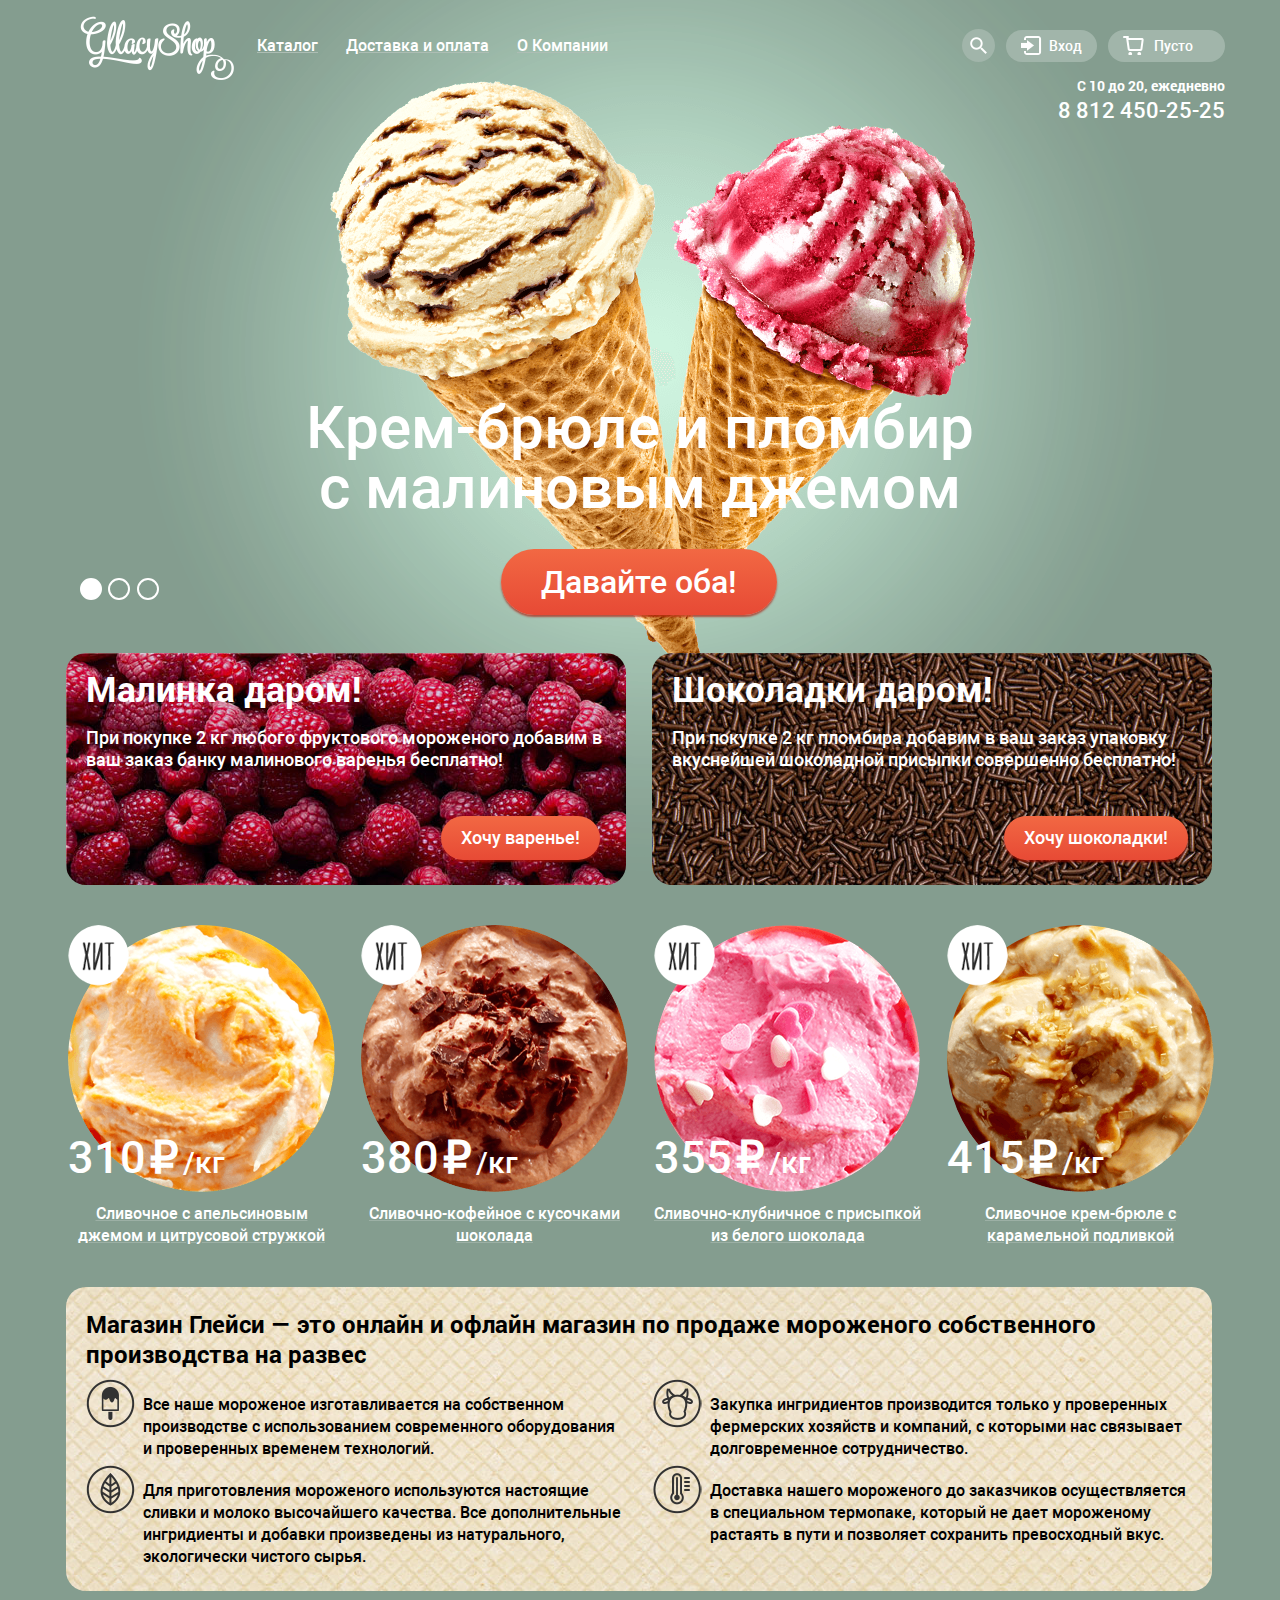
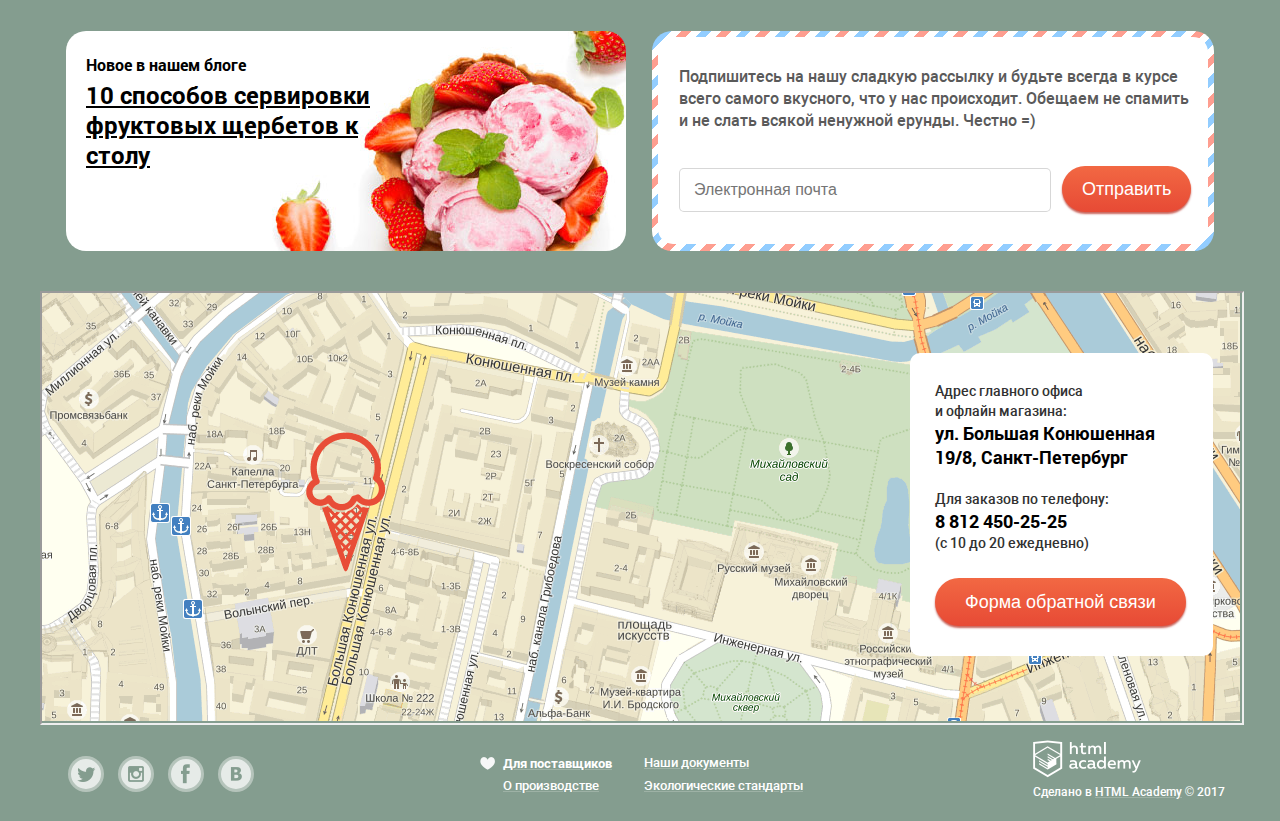
==== commit 954d8580: "+" ====
--- a/index.html
+++ b/index.html
@@ -83,7 +83,6 @@
 								<img src="img/ice-cream-3.png" alt="Мороженое" width="1045" height="881" class="ice-cream img-3">
 							</div>
 						</div>
-						<div class="bg"></div>
 					</div>
 				</section>
 				<section class="free-offer raspberries">
@@ -179,6 +178,25 @@
 						</p>
 						<button type="button" class="btn feedback-send">Форма обратной связи</button>
 					</div>
+					<section class="feedback-form">
+						<h2 class="feedback-header">Мы обязательно вам ответим!</h2>
+						<span class="feedback-cross"></span>
+						<form action="#" method="post" class="answer">
+							<div class="feedback-wrapper">
+								<input type="text" name="name" id="name" class="feedback-item feedback-name" pattern="[1-9]{5}">
+								<label class="answer-label name-label" for="name">Как вас зовут?</label>
+							</div>
+							<div class="feedback-wrapper">
+								<input type="email" name="email" id="email" class="feedback-item feedback-email">
+								<label class="answer-label email-label" for="email">Ваша почта для ответа?</label>
+							</div>
+							<div class="feedback-wrapper">
+								<textarea wrap="hard" name="feedback" class="feedback-item feedback-text"></textarea>
+								<label class="answer-label feedback-label" for="feedback">Напишите что-нибудь...</label>
+							</div>
+							<button type="button" class="btn send">Отправить</button>
+						</form>
+					</section>
 				</section>
 			</main>
 			<footer class="main-footer container">
@@ -204,16 +222,6 @@
 					<p class="copyright-text">Сделано в <a href="#">HTML Academy</a> &copy; 2017</p>
 				</section>
 			</footer>
-			<section class="feedback-form">
-				<h2 class="feedback-header">Мы обязательно вам ответим!</h2>
-				<span class="feedback-cross"></span>
-				<form action="#" method="post" class="answer">
-					<input type="text" name="name" id="name" placeholder="Как вас зовут?" class="feedback-item feedback-name">
-					<input type="email" name="email" id="email" placeholder="Ваша почта для ответа?" class="feedback-item feedback-email">
-					<textarea wrap="hard" name="feedback" placeholder="Напишите что-нибудь..." class="feedback-item feedback-text"></textarea>
-					<button type="button" class="btn send">Отправить</button>
-				</form>
-			</section>
 		</div>
 		<script src="js/file.js"></script>
 	</body>
--- a/css/style.css
+++ b/css/style.css
@@ -1093,7 +1093,7 @@
 
 .feedback-form {
 	position: absolute;
-	top: 1880px;
+	top: -14px;
 	left: 363px;
 	z-index: 100;
 	display: none;
@@ -1152,6 +1152,10 @@
 	display: flex;
 	flex-direction: column;
 	align-items: flex-start;
+}
+
+.feedback-wrapper {
+	position: relative;
 }
 
 .answer .feedback-item {
@@ -1181,6 +1185,47 @@
 	line-height: 24px;
 	font-weight: normal;
 	color: #999999;
+}
+
+.answer .answer-label {
+	position: absolute;
+	top: 15px;
+	left: 15px;
+	font-weight: normal;
+	color: #999999;
+	pointer-events: none;
+	transition: all 0.4s ease-in-out;
+}
+
+.feedback-item:hover {
+	border: 2px solid #9a9a9a;
+}
+
+.feedback-item:focus {
+	border: 2px solid #2e88e4;
+}
+
+.feedback-name:hover,
+.feedback-email:hover,
+.feedback-name:focus,
+.feedback-email:focus,
+.feedback-name:focus:hover,
+.feedback-email:focus:hover {
+	min-height: 42px;
+}
+
+.feedback-text:hover,
+.feedback-text:focus,
+.feedback-text:focus:hover {
+	min-height: 138px;
+}
+
+.feedback-item:focus ~ .answer-label {
+	top: -15px;
+	font-weight: normal;
+	font-size: 11px;
+	line-height: 13px;
+	color: #5b9ddf;
 }
 
 .answer .send {
@@ -1313,6 +1358,12 @@
 	background-color: #f8f7f4;
 	border-radius: 50%;
 	cursor: pointer;
+	box-shadow: 0 2px 2px 0 rgba(0, 0, 0, 0.1);
+}
+
+.controller:hover {
+	width: 22px;
+	height: 22px;
 }
 
 .controller-left {
@@ -1320,9 +1371,19 @@
 	left: 35px;
 }
 
+.controller-left:hover {
+	top: 6px;
+	left: 34px;
+}
+
 .controller-right {
 	top: 7px;
 	right: 65px;
+}
+
+.controller-right:hover {
+	top: 6px;
+	right: 64px;
 }
 
 .grey-bg {
@@ -1352,11 +1413,19 @@
 	content: "";
 	position: absolute;
 	left: 0;
-	top: 0px;
+	top: 0;
 	width: 17px;
 	height: 17px;
+	border: 1px solid white;
+	border-radius: 50%;
+}
+
+.radio-btn:hover + label::before {
+	content: "";
+	position: absolute;
+	left: -1px;
+	top: -1px;
 	border: 2px solid white;
-	border-radius: 50%;
 }
 
 .radio-btn:checked + label::before {
@@ -1364,10 +1433,10 @@
 	position: absolute;
 	left: 2px;
 	top: 2px;
-	width: 9px;
-	height: 9px;
+	width: 10px;
+	height: 10px;
 	background-color: white;
-	border: 4px solid #aabcb2;
+	border: 3px solid #aabcb2;
 	box-shadow: 0 0 0 2px white;
 }
 
@@ -1407,6 +1476,13 @@
 	border-radius: 4px;
 }
 
+.checkbox-btn:hover + label::before {
+	content: "";
+	width: 16px;
+	height: 16px;
+	border: 2px solid white;
+}
+
 .checkbox-btn:checked + label::before {
 	content: "";
 	position: absolute;
@@ -1417,6 +1493,16 @@
 	background-image: url(../img/checkbox.png);
 	border-left: 0;
 	border-top: 0;
+}
+
+.checkbox-btn:checked:hover + label::before {
+	content: "";
+	background-image: url(../img/checkbox-hover.png);
+}
+
+.checkbox-btn:disabled + label::before {
+	content: "";
+	opacity: 0.4;
 }
 
 .products.catalog-items {
@@ -1564,6 +1650,11 @@
 	-webkit-box-shadow: inset 0 0 0 3px #c2cec7;
 			box-shadow: inset 0 0 0 3px #c2cec7;
 	border-radius: 50%;
+	opacity: 0.8;
+}
+
+.main-footer .social-icon:hover {
+	opacity: 1;
 }
 
 .main-footer .social-icon:active {
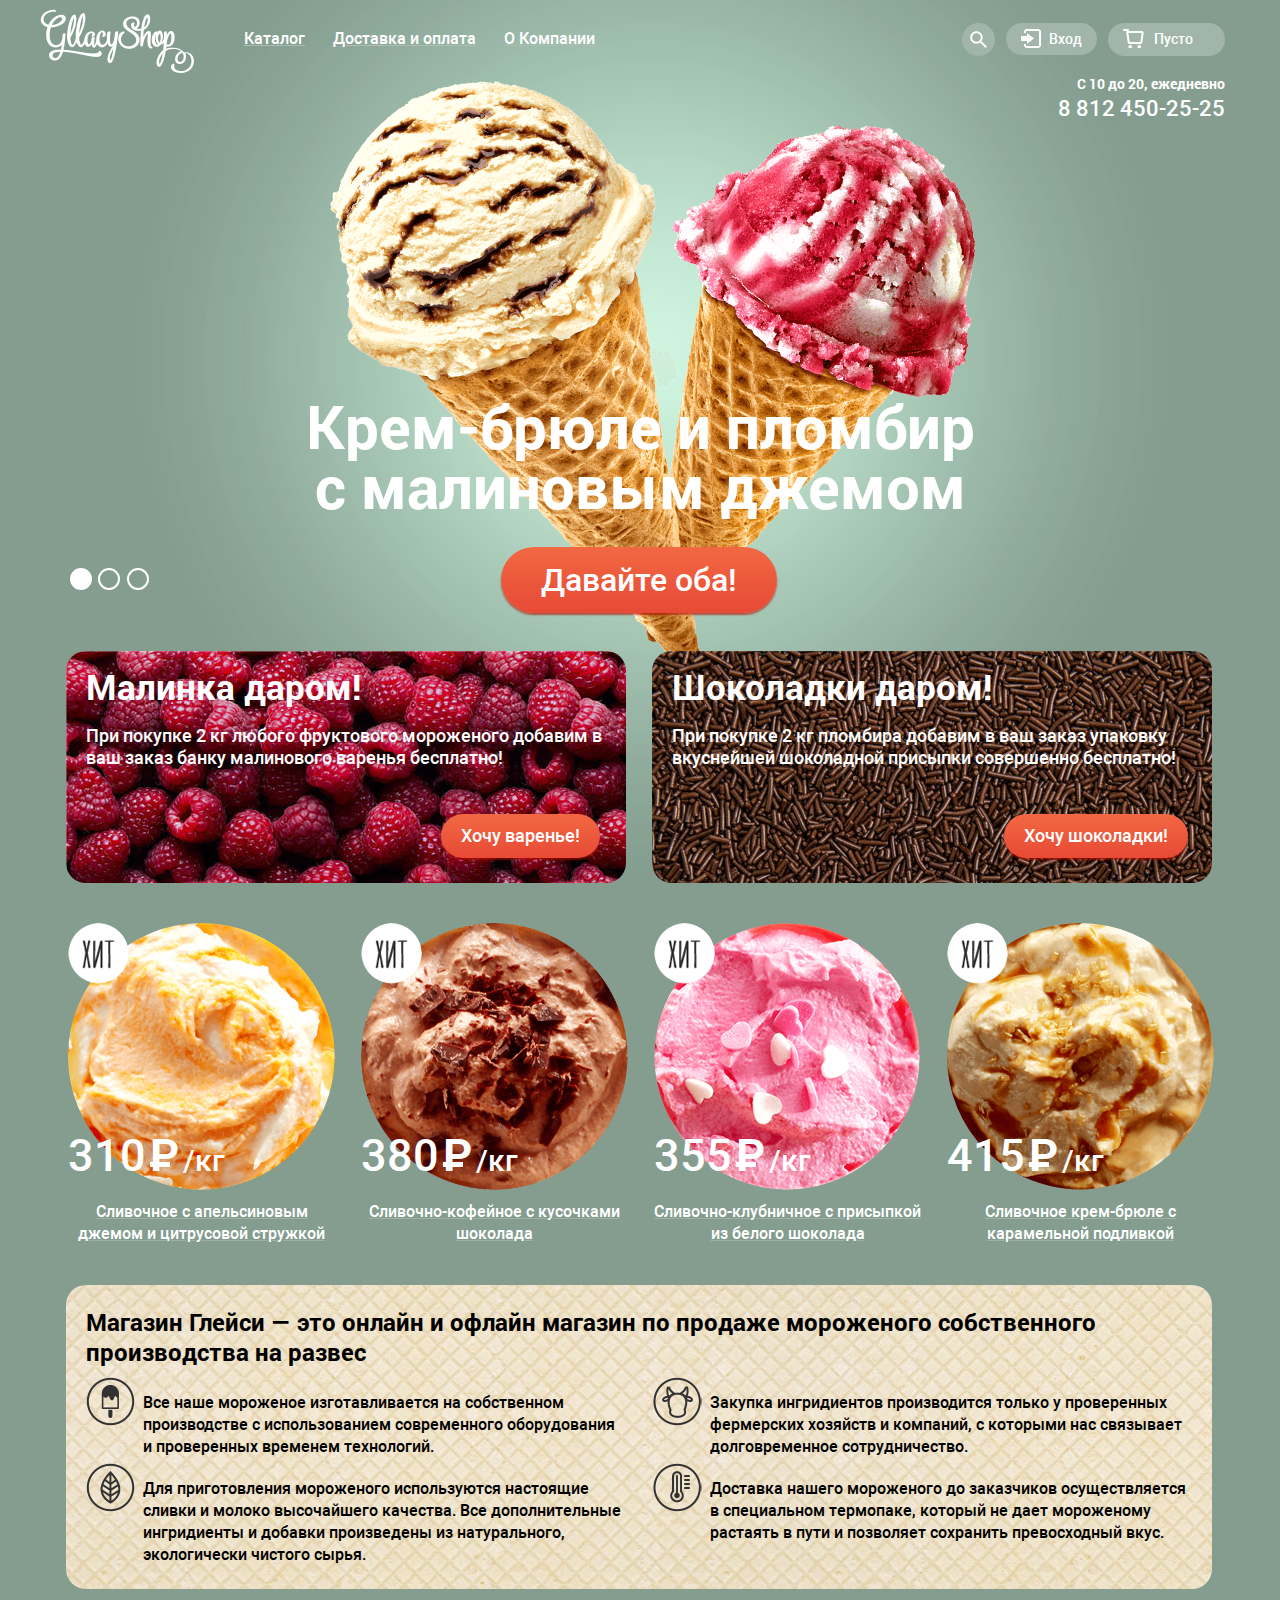
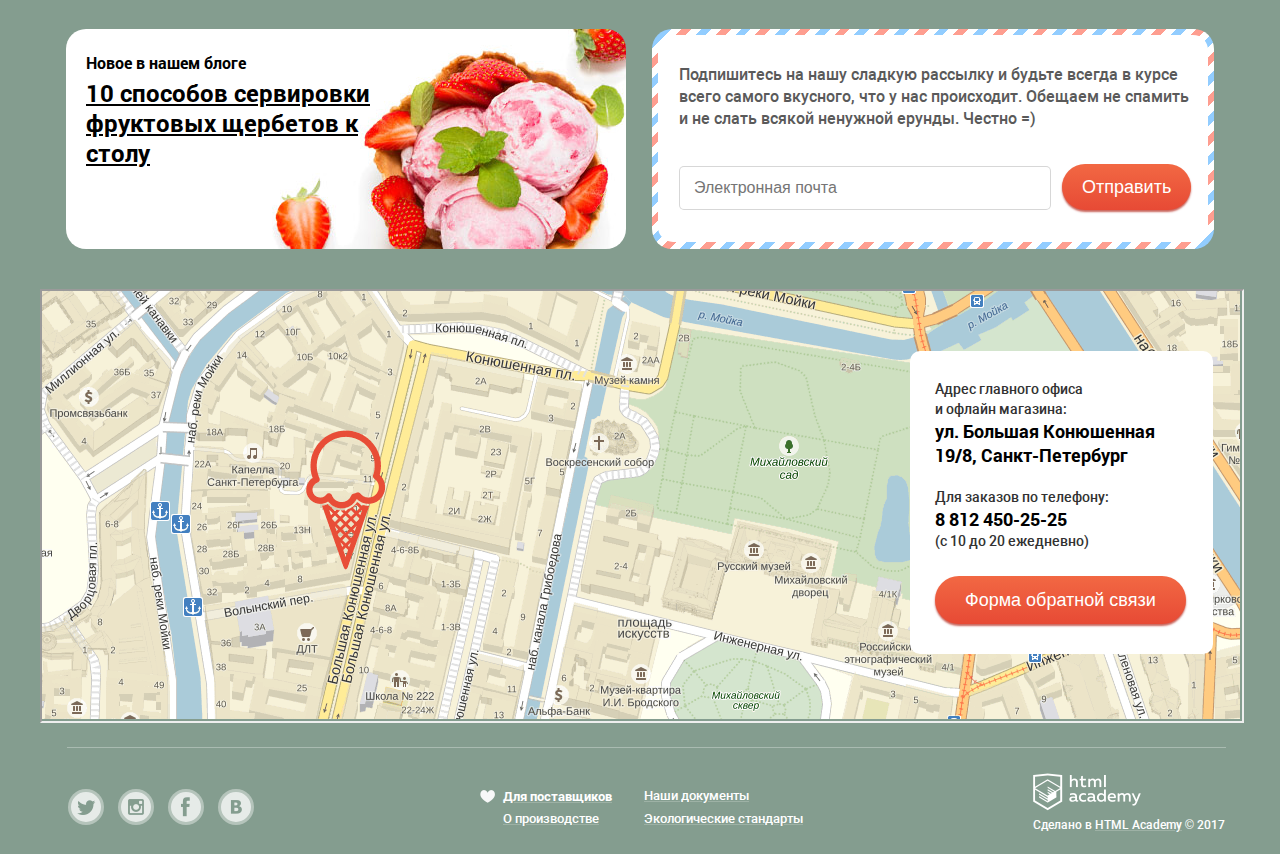
==== commit 0a4de17b: "+" ====
--- a/index.html
+++ b/index.html
@@ -13,15 +13,12 @@
 		<div class="block">
 			<header class="main-header container">
 				<nav class="menu">
+					<a class="logo"><img src="img/logo.png" alt="Gllacy Shop" width="154" height="64"></a>
 					<ul class="main-menu">
-						<li class="logo">
-							<a><img src="img/logo.png" alt="Gllacy Shop" width="154" height="64"></a>
-						</li>
 						<li>
 							<a href="catalog.html" class="menu-item catalog">Каталог</a>
 							<ul class="sub-menu">
 								<li class="new-items">Новинки</li>
-								<hr class="hr">
 								<li><a href="catalog-creamy.html">Сливочное</a></li>
 								<li><a href="#">Щербеты</a></li>
 								<li><a href="#">Фруктовый лед</a></li>
@@ -37,38 +34,42 @@
 					</ul>
 				</nav>
 				<div class="menu-right">
-					<ul class="menu-right-list">
-						<li class="search-item">
+					<div class="wrapper">
+						<div class="search-item">
 							<a href="#" class="menu-right-item search">Поиск</a>
 							<div class="search-wrapper">
 								<div class="search-field">
-									<input type="text" name="search" id="search" placeholder="Что ищем?">
+									<input type="search" name="search" id="search" placeholder="Что ищем?">
 								</div>
 							</div>
-						</li>
-						<li class="enter-list">
+						</div>
+						<div class="enter-list">
 							<a href="#" class="menu-right-item enter">Вход</a>
 							<div class="enter-wrapper">
 								<div class="enter-field">
-									<input type="text" name="email" id="email" placeholder="Электронная почта">
-									<input type="password" name="password" id="password" placeholder="Пароль">
-									<input type="submit" name="enter" value="Войти" class="btn send">
+									<form action="#" method="post">
+										<input type="email" name="email" id="email" placeholder="Электронная почта">
+										<input type="password" name="password" id="password" placeholder="Пароль">
+										<input type="submit" name="enter" value="Войти" class="btn send">
+									</form>
 									<div class="help-links">
 										<a href="#">Забыли пароль?</a>
 										<a href="#">Новая регистрация</a>
 									</div>
 								</div>
 							</div>
-						</li>
-						<li><a href="#" class="menu-right-item basket">Пусто</a></li>
-					</ul>
-					<p class="time-working">С 10 до 20, ежедневно</p>
-					<p class="phone-number">8 812 450-25-25</p>
+						</div>
+						<a href="#" class="menu-right-item basket">Пусто</a>
+					</div>
+					<div class="time-and-phone">
+						<p class="time-working">С 10 до 20, ежедневно</p>
+						<a class="phone-number" href="tel:88124502525">8 812 450-25-25</a>
+					</div>
 				</div>
 			</header>
 			<main class="main-page container">
 				<section class="promo">
-					<p class="promo-text">Крем-брюле и пломбир с малиновым джемом</p>
+					<h2 class="promo-text">Крем-брюле и пломбир с малиновым джемом</h2>
 					<a href="#" class="btn want-both">Давайте оба!</a>
 					<div class="sliders">
 						<div class="slider-controls">
@@ -79,8 +80,8 @@
 						<div class="slider-inner">
 							<div class="slider-slides">
 								<img src="img/ice-cream-1.png" alt="Мороженое" width="1045" height="881" class="ice-cream img-1">
-								<img src="img/ice-cream-2.png" alt="Мороженое" width="1045" height="881" class="ice-cream img-2">
-								<img src="img/ice-cream-3.png" alt="Мороженое" width="1045" height="881" class="ice-cream img-3">
+								<img src="img/ice-cream-2.png" alt="Мороженое" width="1065" height="859" class="ice-cream img-2">
+								<img src="img/ice-cream-3.png" alt="Мороженое" width="1079" height="854" class="ice-cream img-3">
 							</div>
 						</div>
 					</div>
@@ -99,7 +100,7 @@
 					<article class="product-item">
 						<img src="img/hit.png" alt="Хит" width="61" height="61" class="hit">
 						<img src="img/creamy-orange.png" alt="Апельсиновое мороженое" width="267" height="267">
-						<span class="price">310<span class="rouble">&#8381;</span><span class="smaller-word">/кг</span></span>
+						<span class="price">310<span class="rouble">Р</span><span class="smaller-word">/кг</span></span>
 						<a href="#" class="product-item-text">Сливочное с апельсиновым джемом и цитрусовой стружкой</a>
 						<div class="quick-view">
 							<a href="#" class="btn quick-view-btn">Быстрый просмотр</a>
@@ -108,7 +109,7 @@
 					<article class="product-item">
 						<img src="img/hit.png" alt="Хит" width="61" height="61" class="hit">
 						<img src="img/creamy-coffee.png" alt="Кофейно-шоколадное мороженое" width="267" height="267">
-						<span class="price">380<span class="rouble">&#8381;</span><span class="smaller-word">/кг</span></span>
+						<span class="price">380<span class="rouble">Р</span><span class="smaller-word">/кг</span></span>
 						<a href="#" class="product-item-text">Сливочно-кофейное с кусочками шоколада</a>
 						<div class="quick-view">
 							<a href="#" class="btn quick-view-btn">Быстрый просмотр</a>
@@ -117,7 +118,7 @@
 					<article class="product-item">
 						<img src="img/hit.png" alt="Хит" width="61" height="61" class="hit">
 						<img src="img/creamy-strawberry.png" alt="Клубничное мороженое" width="266" height="267">
-						<span class="price">355<span class="rouble">&#8381;</span><span class="smaller-word">/кг</span></span>
+						<span class="price">355<span class="rouble">Р</span><span class="smaller-word">/кг</span></span>
 						<a href="#" class="product-item-text">Сливочно-клубничное с присыпкой из белого шоколада</a>
 						<div class="quick-view">
 							<a href="#" class="btn quick-view-btn">Быстрый просмотр</a>
@@ -126,7 +127,7 @@
 					<article class="product-item">
 						<img src="img/hit.png" alt="Хит" width="61" height="61" class="hit">
 						<img src="img/creme-brulee.png" alt="Крем-брюле" width="267" height="267">
-						<span class="price">415<span class="rouble">&#8381;</span><span class="smaller-word">/кг</span></span>
+						<span class="price">415<span class="rouble">Р</span><span class="smaller-word">/кг</span></span>
 						<a href="#" class="product-item-text">Сливочное крем-брюле с карамельной подливкой</a>
 						<div class="quick-view">
 							<a href="#" class="btn quick-view-btn">Быстрый просмотр</a>
@@ -155,8 +156,8 @@
 						<div class="white-bg">
 							<p class="subscribe-text">Подпишитесь на нашу сладкую рассылку и будьте всегда в курсе всего самого вкусного, что у нас происходит. Обещаем не спамить и не слать всякой ненужной ерунды. Честно =)</p>
 							<form action="#" method="post">
-								<p class="visually-hidden">Введите адрес электронной почты:</p>
-								<input type="text" name="email" id="email" placeholder="Электронная почта">
+								<label for="subscribe-email" class="visually-hidden">Введите адрес электронной почты:</label>
+								<input type="text" name="email" id="subscribe-email" placeholder="Электронная почта">
 								<input type="submit" name="send" value="Отправить" class="btn send">
 							</form>
 						</div>
@@ -173,30 +174,11 @@
 						</p>
 						<p class="feedback-contacts">
 							Для заказов по телефону:<br>
-							<span class="bigger-text">8 812 450-25-25<br></span>
+							<a class="bigger-text" href="tel:88124502525">8 812 450-25-25<br></a>
 							(с 10 до 20 ежедневно)
 						</p>
 						<button type="button" class="btn feedback-send">Форма обратной связи</button>
 					</div>
-					<section class="feedback-form">
-						<h2 class="feedback-header">Мы обязательно вам ответим!</h2>
-						<span class="feedback-cross"></span>
-						<form action="#" method="post" class="answer">
-							<div class="feedback-wrapper">
-								<input type="text" name="name" id="name" class="feedback-item feedback-name" pattern="[1-9]{5}">
-								<label class="answer-label name-label" for="name">Как вас зовут?</label>
-							</div>
-							<div class="feedback-wrapper">
-								<input type="email" name="email" id="email" class="feedback-item feedback-email">
-								<label class="answer-label email-label" for="email">Ваша почта для ответа?</label>
-							</div>
-							<div class="feedback-wrapper">
-								<textarea wrap="hard" name="feedback" class="feedback-item feedback-text"></textarea>
-								<label class="answer-label feedback-label" for="feedback">Напишите что-нибудь...</label>
-							</div>
-							<button type="button" class="btn send">Отправить</button>
-						</form>
-					</section>
 				</section>
 			</main>
 			<footer class="main-footer container">
@@ -224,5 +206,24 @@
 			</footer>
 		</div>
 		<script src="js/file.js"></script>
+		<section class="feedback-form">
+			<h2 class="feedback-header">Мы обязательно вам ответим!</h2>
+			<span class="feedback-cross"></span>
+			<form action="#" method="post" class="answer">
+				<div class="feedback-wrapper">
+					<input type="text" name="name" id="name" class="feedback-item feedback-name" pattern="[1-9]{5}">
+					<label class="answer-label name-label" for="name">Как вас зовут?</label>
+				</div>
+				<div class="feedback-wrapper">
+					<input type="email" name="email" id="feedback-email" class="feedback-item feedback-email">
+					<label class="answer-label email-label" for="feedback-email">Ваша почта для ответа?</label>
+				</div>
+				<div class="feedback-wrapper">
+					<textarea wrap="hard" id="feedback" name="feedback" class="feedback-item feedback-text" cols="20"></textarea>
+					<label class="answer-label feedback-label" for="feedback">Напишите что-нибудь...</label>
+				</div>
+				<button type="submit" class="btn send">Отправить</button>
+			</form>
+		</section>
 	</body>
 </html>--- a/css/style.css
+++ b/css/style.css
@@ -108,6 +108,25 @@
 	list-style: none;
 }
 
+.breadcrumbs li {
+	position: relative;
+	margin-right: 22px;
+}
+
+.breadcrumbs li::after {
+	content: "»";
+	position: absolute;
+	right: -15px;
+}
+
+.breadcrumbs li:last-child {
+	margin-right: 0;
+}
+
+.breadcrumbs li:last-child::after {
+	content: "";
+}
+
 .breadcrumbs a,
 .breadcrumbs .active:hover,
 .breadcrumbs .active:active {
@@ -162,14 +181,22 @@
 			justify-content: space-between;
 }
 
+.menu {
+	display: flex;
+}
+
+.menu .logo {
+	margin-right: 10px;
+	margin-top: 9px;
+}
+
 .main-menu {
 	display: -webkit-box;
 	display: -ms-flexbox;
 	display: flex;
-}
-
-.main-menu .logo {
-	margin-right: 10px;
+	padding: 0;
+	padding-left: 27px;
+	margin-top: 9px;
 }
 
 .main-menu li {
@@ -246,6 +273,7 @@
 }
 
 .sub-menu .new-items {
+	position: relative;
 	padding-top: 10px;
 	padding-bottom: 15px;
 	padding-left: 20px;
@@ -255,12 +283,14 @@
 	border-radius: 5px 5px 0 0;
 }
 
-.sub-menu .hr {
-	position: absolute;
-	top: 42px;
-	left: 9px;
+.sub-menu .new-items::after {
+	content: "";
+	position: absolute;
+	z-index: 1;
+	top: 37px;
+	left: 6px;
 	margin: 0;
-	width: 100%;
+	width: 128px;
 	height: 1px;
 	border: 0;
 	background-color: #d1d0ce;
@@ -300,15 +330,19 @@
 
 .menu-right {
 	position: relative;
+	display: flex;
+	flex-direction: column;
+	align-items: flex-end;
+	padding: 0;
+	margin: 0;
 	padding-top: 0;
 	margin-top: 23px;
 	margin-right: 15px;
 }
 
-.menu-right ul {
-	list-style: none;
-	padding: 0;
-	margin-top: 6px;
+.menu-right .wrapper {
+	display: flex;
+	margin-bottom: 20px;
 }
 
 .menu-right .menu-right-item {
@@ -317,11 +351,16 @@
 	display: inline-block;
 	vertical-align: middle;
 	margin-top: 0;
+	margin-right: 11px;
 	font-size: 14px;
 	line-height: 16px;
 	background-color: #a1b5aa;
 	color: white;
 	text-decoration: none;
+}
+
+.menu-right .menu-right-item:last-child {
+	margin-right: 0;
 }
 
 .menu-right .time-working {
@@ -334,6 +373,7 @@
 
 .menu-right .phone-number {
 	margin-top: 5px;
+	margin-bottom: 0;
 	font-size: 22px;
 	line-height: 24px;
 	text-align: right;
@@ -361,7 +401,7 @@
 	background-position: center;
 }
 
-.menu-right-list > .search-item:hover .search-wrapper {
+.wrapper > .search-item:hover .search-wrapper {
 	display: block;
 }
 
@@ -419,7 +459,7 @@
 	box-shadow: 0 20px 20px 0 rgba(0, 0, 0, 0.4);
 }
 
-.enter-field input[type="text"],
+.enter-field input[type="email"],
 .enter-field input[type="password"] {
 	width: 257px;
 	min-height: 44px;
@@ -455,7 +495,7 @@
 	color: #e84d37;
 }
 
-.menu-right-list > .enter-list:hover .enter-wrapper {
+.wrapper > .enter-list:hover .enter-wrapper {
 	display: block;
 }
 
@@ -518,7 +558,7 @@
 	display: none;
 }
 
-.menu-right-list > .basket-list:hover .basket-wrapper {
+.wrapper > .basket-list:hover .basket-wrapper {
 	display: block;
 }
 
@@ -546,10 +586,6 @@
 	line-height: 16px;
 }
 
-.basket-item:last-of-type {
-	margin-bottom: 0;
-}
-
 .basket-item .description {
 	margin-left: 13px;
 	width: 216px;
@@ -592,20 +628,24 @@
 	transform: rotate(-45deg);
 }
 
-.basket-line {
+.basket-field .inline-right {
+	position: relative;
+	display: flex;
+	flex-direction: column;
+	align-items: flex-end;
+	margin-top: 36px;
+}
+
+.basket-field .inline-right::before {
+	content: "";
+	position: absolute;
+	top: -17px;
+	right: 0;
 	width: 500px;
 	height: 1px;
-	margin-bottom: 20px;
-	margin-top: 10px;
 	color: #a9bbb1;
 	background-color: #a9bbb1;
 	border: 0px none;
-}
-
-.basket-field .inline-right {
-	display: flex;
-	flex-direction: column;
-	align-items: flex-end;
 }
 
 .inline-right .basket-price {
@@ -625,6 +665,7 @@
 
 .menu-right .full-basket {
 	width: 71px;
+	margin: 0;
 	position: relative;
 	padding-left: 46px;
 	padding-top: 8px;
@@ -645,6 +686,17 @@
 	background-repeat: no-repeat;
 }
 
+.time-and-phone {
+	display: flex;
+	flex-direction: column;
+	align-items: flex-end;
+}
+
+.phone-number {
+	color: white;
+	text-decoration: none;
+}
+
 /*Главная страница*/
 .main-page {
 	position: relative;
@@ -653,7 +705,7 @@
 .promo .ice-cream {
 	position: absolute;
 	z-index: 50;
-	top: -400px;
+	top: -398px;
 	left: 90px;
 	display: none;
 	width: 1045px;
@@ -664,7 +716,7 @@
 	position: relative;
 	z-index: 100;
 	width: 700px;
-	margin-top: 253px;
+	margin-top: 275px;
 	margin-left: auto;
 	margin-right: auto;
 	margin-bottom: 0;
@@ -696,7 +748,7 @@
 
 .slider-controls {
 	position: absolute;
-	top: 180px;
+	top: 172px;
 }
 
 .slider-controls label {
@@ -711,15 +763,15 @@
 }
 
 .slider-1 {
-	left: 40px;
+	left: 30px;
 }
 
 .slider-2 {
-	left: 68px;
+	left: 58px;
 }
 
 .slider-3 {
-	left: 97px;
+	left: 87px;
 }
 
 #btn-1:checked ~ .block label[for="btn-1"],
@@ -835,8 +887,19 @@
 }
 
 .price .rouble {
+	position: relative;
 	margin-left: 4px;
 	font-weight: 700;
+}
+
+.price .rouble::before {
+	content: "";
+	position: absolute;
+	top: 38px;
+	left: 0;
+	width: 20px;
+	height: 5px;
+	background-color: white;
 }
 
 .price .smaller-word {
@@ -1074,6 +1137,7 @@
 	font-weight: bold;
 	line-height: 24px;
 	color: #000000;
+	text-decoration: none;
 }
 
 .feedback .feedback-contacts {
@@ -1092,10 +1156,11 @@
 }
 
 .feedback-form {
-	position: absolute;
-	top: -14px;
-	left: 363px;
-	z-index: 100;
+	position: fixed;
+	top: 20vh;
+	left: 50%;
+	margin-left: calc(-437px/2);
+	z-index: 200;
 	display: none;
 	padding: 20px;
 	width: 437px;
@@ -1205,8 +1270,6 @@
 	border: 2px solid #2e88e4;
 }
 
-.feedback-name:hover,
-.feedback-email:hover,
 .feedback-name:focus,
 .feedback-email:focus,
 .feedback-name:focus:hover,
@@ -1214,7 +1277,6 @@
 	min-height: 42px;
 }
 
-.feedback-text:hover,
 .feedback-text:focus,
 .feedback-text:focus:hover {
 	min-height: 138px;
@@ -1253,6 +1315,13 @@
 .wrapper-1,
 .wrapper-2 {
 	display: flex;
+}
+
+.wrapper-1 fieldset,
+.wrapper-2 fieldset {
+	padding: 0;
+	margin: 0;
+	border: none;
 }
 
 .wrapper-1 {
@@ -1287,7 +1356,7 @@
 	box-shadow: inset 0 2px 1px 0 #696969;
 }
 
-.sorting-group {
+.wrapper-1 .sorting-group {
 	position: relative;
 	display: flex;
 	flex-direction: column;
@@ -1320,7 +1389,7 @@
 	color: black;
 }
 
-.price-group {
+.wrapper-1 .price-group {
 	margin-right: 16px;
 	width: 218px;
 }
@@ -1608,26 +1677,30 @@
 	font-size: 26px;
 }
 
-.line {
-	width: 1159px;
-	height: 1px;
-	margin-top: 28px;
-	margin-left: 28px;
-	margin-bottom: 0;
-	color: #a9bbb1;
-	background-color: #a9bbb1;
-	border: 0px none;
-}
 
 /*Футер*/
 .main-footer {
+	position: relative;
 	display: -webkit-box;
 	display: -ms-flexbox;
 	display: flex;
+	margin-top: 35px;
 	margin-left: auto;
 	margin-right: auto;
 	min-height: 100px;
 	width: 1200px;
+}
+
+.main-footer::before {
+	content: "";
+	position: absolute;
+	top: -7px;
+	left: 27px;
+	width: 1159px;
+	height: 1px;
+	color: #a9bbb1;
+	background-color: #a9bbb1;
+	border: 0px none;
 }
 
 .main-footer .visually-hidden {
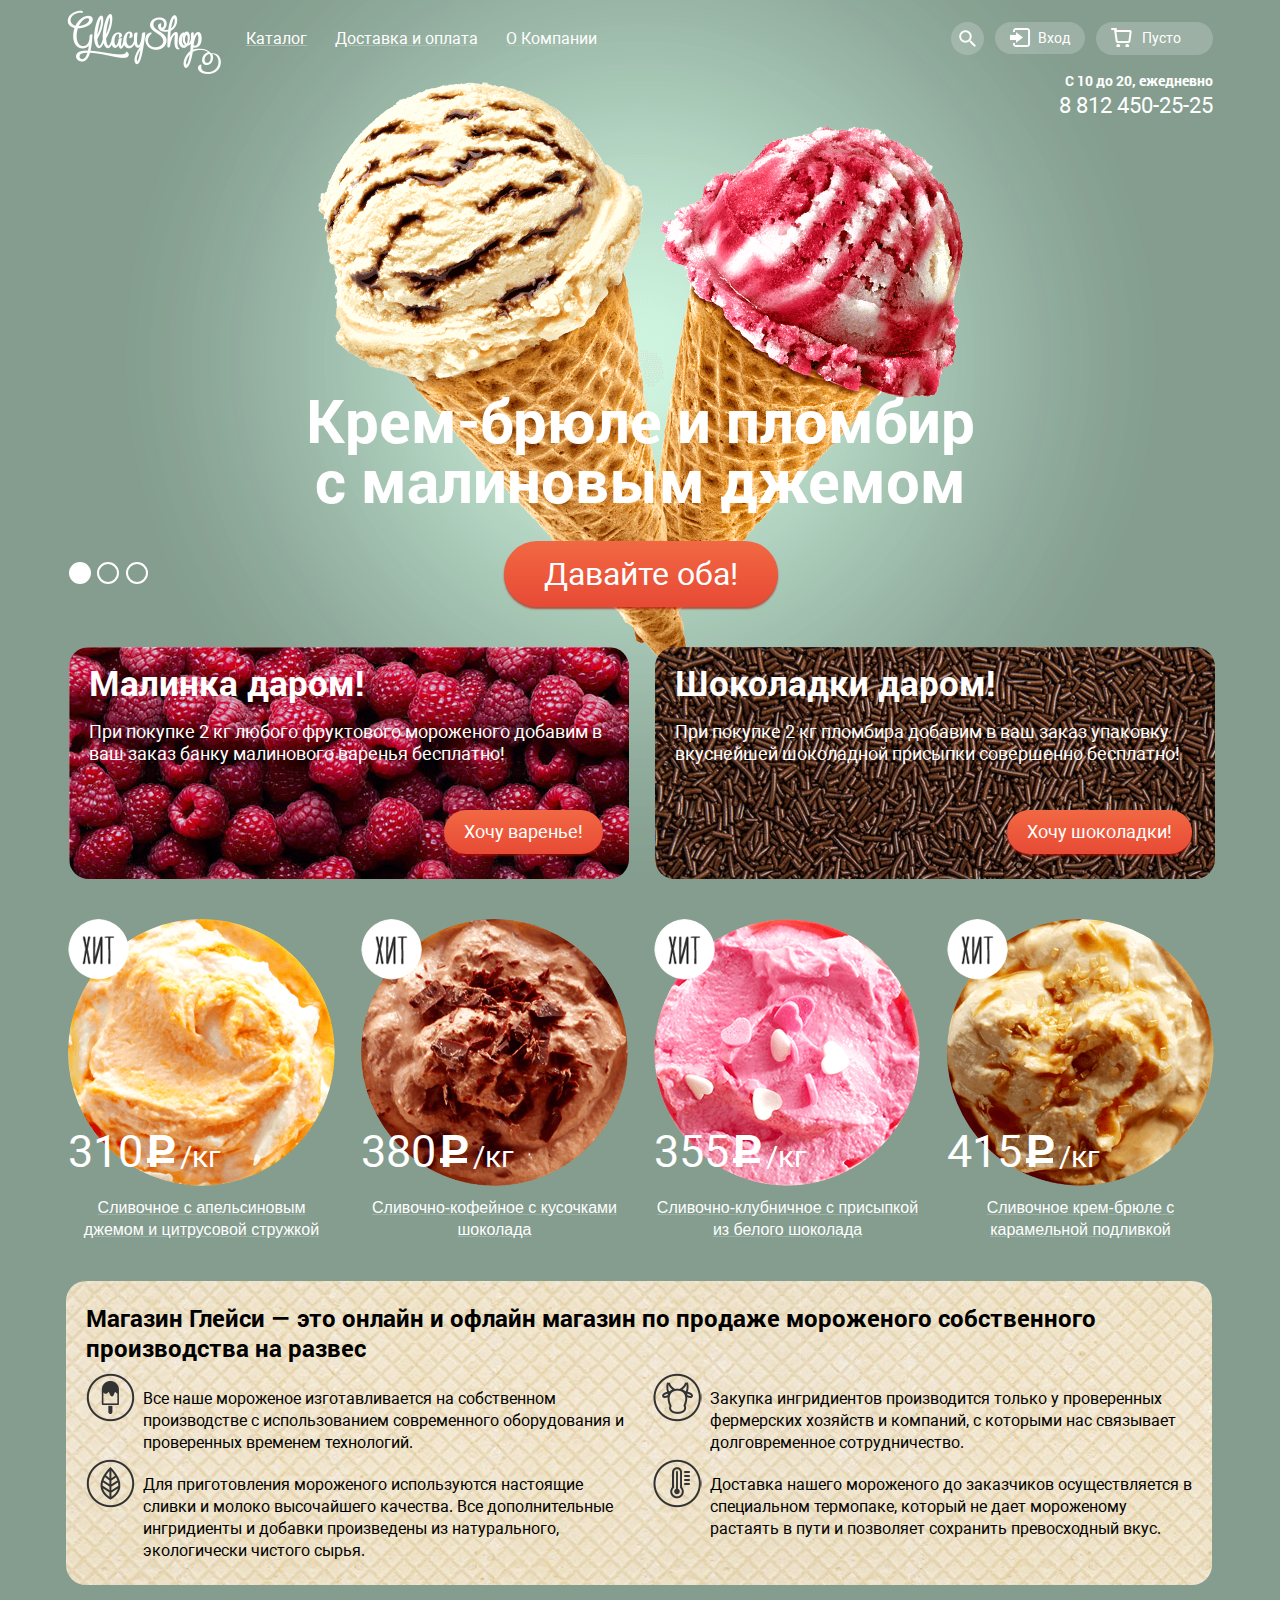
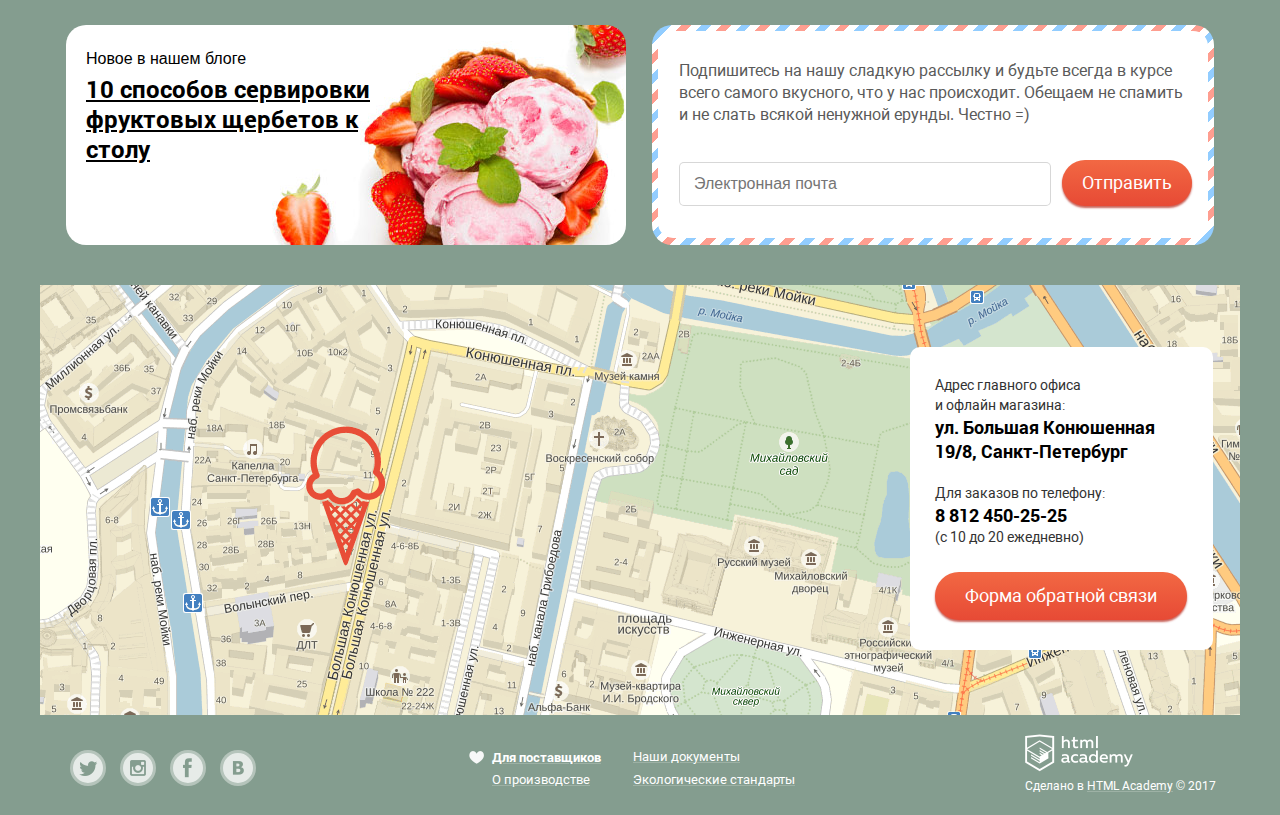
==== commit 5d44d7e0: "исправления" ====
--- a/index.html
+++ b/index.html
@@ -2,6 +2,7 @@
 <html lang="ru">
 	<head>
 		<meta charset="utf-8">
+		<meta name="format-detection" content="telephone=no">
 		<title>HTML Academy: Глейси</title>
 		<link rel="stylesheet" type="text/css" href="css/normalize.css">
 		<link rel="stylesheet" type="text/css" href="css/style.css">
@@ -164,7 +165,7 @@
 					</div>
 				</section>
 				<section class="map">
-					<iframe src="https://api-maps.yandex.ru/frame/v1/-/C6DpREOO" width="1200" height="430"></iframe>
+					<iframe class="map-picture" src="https://api-maps.yandex.ru/frame/v1/-/C6DpREOO" width="1200" height="430"></iframe>
 					<div class="feedback">
 						<p class="feedback-contacts">
 							Адрес главного офиса<br>
@@ -205,7 +206,6 @@
 				</section>
 			</footer>
 		</div>
-		<script src="js/file.js"></script>
 		<section class="feedback-form">
 			<h2 class="feedback-header">Мы обязательно вам ответим!</h2>
 			<span class="feedback-cross"></span>
@@ -225,5 +225,6 @@
 				<button type="submit" class="btn send">Отправить</button>
 			</form>
 		</section>
+		<script src="js/file.js"></script>
 	</body>
 </html>--- a/css/style.css
+++ b/css/style.css
@@ -8,9 +8,9 @@
 
 @font-face { 
 	font-family: "Roboto";
-	src: url(../fonts/robotomedium.woff2) format("woff2"),
-		url(../fonts/robotomedium.woff) format("woff");
-	font-weight: medium;
+	src: url(../fonts/roboto500.woff2) format("woff2"),
+		url(../fonts/roboto500.woff) format("woff");
+	font-weight: 500;
 	font-style: normal;
 }
 
@@ -76,6 +76,7 @@
 	color: white;
 	text-decoration: none;
 	border-radius: 40px;
+	background-color: #f26843;
 	background-image: -webkit-gradient(linear, left top, left bottom, from(#f26843), to(#e74a35));
 	background-image: linear-gradient(#f26843, #e74a35);
 	-webkit-box-shadow: 0 2px 2px 0 rgba(172, 16, 0, 0.64);
@@ -101,8 +102,8 @@
 
 .breadcrumbs ul {
 	display: flex;
-	margin-top: -42px;
-	margin-left: 42px;
+	margin-top: -22px;
+	margin-left: 25px;
 	margin-bottom: 0;
 	padding-left: 0;
 	list-style: none;
@@ -158,7 +159,7 @@
 .header-one {
 	margin-top: 0;
 	margin-bottom: 26px;
-	margin-left: 40px;
+	margin-left: 25px;
 	font-size: 35px;
 	font-weight: bold;
 	line-height: 41px;
@@ -186,8 +187,8 @@
 }
 
 .menu .logo {
-	margin-right: 10px;
-	margin-top: 9px;
+	margin-left: 27px;
+	margin-top: 10px;
 }
 
 .main-menu {
@@ -195,7 +196,7 @@
 	display: -ms-flexbox;
 	display: flex;
 	padding: 0;
-	padding-left: 27px;
+	padding-left: 12px;
 	margin-top: 9px;
 }
 
@@ -222,7 +223,6 @@
 	margin-right: 2px;
 	padding: 6px 13px;
 	color: white;
-	text-decoration: none;
 	line-height: 18px;
 	text-decoration: underline;
 	-webkit-text-decoration-color: #adbdb4;
@@ -336,13 +336,13 @@
 	padding: 0;
 	margin: 0;
 	padding-top: 0;
-	margin-top: 23px;
-	margin-right: 15px;
+	margin-top: 22px;
+	margin-right: 27px;
 }
 
 .menu-right .wrapper {
 	display: flex;
-	margin-bottom: 20px;
+	margin-bottom: 18px;
 }
 
 .menu-right .menu-right-item {
@@ -354,7 +354,7 @@
 	margin-right: 11px;
 	font-size: 14px;
 	line-height: 16px;
-	background-color: #a1b5aa;
+	background-color: rgba(255, 255, 255, 0.2);
 	color: white;
 	text-decoration: none;
 }
@@ -609,6 +609,7 @@
 	height: 15px;
 	top: 10px;
 	left: 0;
+	cursor: pointer;
 }
 
 .cross:before, .cross:after {
@@ -661,6 +662,7 @@
 	font-size: 18px;
 	line-height: 24px;
 	border: 0;
+	cursor: pointer;
 }
 
 .menu-right .full-basket {
@@ -705,8 +707,8 @@
 .promo .ice-cream {
 	position: absolute;
 	z-index: 50;
-	top: -398px;
-	left: 90px;
+	top: -391px;
+	left: 78px;
 	display: none;
 	width: 1045px;
 	margin: 0 auto;
@@ -716,7 +718,7 @@
 	position: relative;
 	z-index: 100;
 	width: 700px;
-	margin-top: 275px;
+	margin-top: 272px;
 	margin-left: auto;
 	margin-right: auto;
 	margin-bottom: 0;
@@ -730,10 +732,11 @@
 	z-index: 100;
 	display: inline-block;
 	margin-top: 30px;
-	margin-bottom: 38px;
-	margin-left: 461px;
+	margin-bottom: 40px;
+	margin-left: 464px;
 	padding: 11px 40px;
 	font-size: 32px;
+	font-family: "Roboto", "Arial", sans-serif;
 	line-height: 44px;
 }
 
@@ -763,15 +766,15 @@
 }
 
 .slider-1 {
-	left: 30px;
+	left: 29px;
 }
 
 .slider-2 {
-	left: 58px;
+	left: 57px;
 }
 
 .slider-3 {
-	left: 87px;
+	left: 86px;
 }
 
 #btn-1:checked ~ .block label[for="btn-1"],
@@ -798,12 +801,6 @@
 #btn-3:checked ~ .block {
 	background-color: #9d8b84;
 }
-
-/*
-#849d8f
-#8996a6
-#9d8b84
-*/
 
 .free-offer {
 	position: relative;
@@ -824,15 +821,18 @@
 
 .free-offer .wanted {
 	display: inline-block;
+	vertical-align: top;
 	margin-bottom: 10px;
 	font-size: 18px;
+	font-family: "Roboto", "Arial", sans-serif;
 	line-height: 24px;
 }
 
 .raspberries {
-	margin-left: 26px;
+	margin-left: 29px;
 	margin-right: 22px;
 	margin-top: 0;
+	background-color: #932a46;
 	background-image: url(../img/raspberries.jpg);
 }
 
@@ -842,6 +842,7 @@
 }
 
 .chocolates {
+	background-color: #5e170f;
 	background-image: url(../img/chocolates.jpg);
 }
 
@@ -897,7 +898,7 @@
 	position: absolute;
 	top: 38px;
 	left: 0;
-	width: 20px;
+	width: 27px;
 	height: 5px;
 	background-color: white;
 }
@@ -908,9 +909,9 @@
 }
 
 .product-item .product-item-text {
-	display: inline-block;
+	display: block;
 	margin-top: 5px;
-	font-weight: medium;
+	font-weight: 500;
 	color: #ffffff;
 	text-align: center;
 	text-decoration: underline;
@@ -1050,7 +1051,7 @@
 	margin-bottom: 4px;
 	font-size: inherit;
 	line-height: inherit;
-	font-weight: medium;
+	font-weight: 500;
 }
 
 .blog .blog-item {
@@ -1062,6 +1063,10 @@
 	color: #000000;
 }
 
+.blog .blog-item:hover {
+	text-decoration: none;
+}
+
 .subscription {
 	width: 550px;
 	padding: 6px;
@@ -1080,12 +1085,14 @@
 .white-bg .subscribe-text {
 	width: 510px;
 	margin-top: 0;
-	margin-bottom: 12px;
+	margin-bottom: 34px;
 }
 
 .white-bg .visually-hidden {
 	margin: 0;
-	visibility: hidden;
+	overflow: hidden;
+	clip: rect(0 0 0 0);
+	position: absolute;
 }
 
 .white-bg input[type="text"] {
@@ -1104,6 +1111,7 @@
 	padding: 12px 20px;
 	border: 0;
 	font-size: 18px;
+	font-family: "Roboto", "Arial", sans-serif;
 	line-height: 22px;
 	cursor: pointer;
 }
@@ -1115,6 +1123,10 @@
 	margin-top: 40px;
 	background-image: url(../img/map.png);
 	background-position: center;
+}
+
+.map .map-picture {
+	border-width: 0;
 }
 
 .feedback {
@@ -1151,13 +1163,14 @@
 	margin-top: 5px;
 	font-size: 18px;
 	line-height: 24px;
+	font-family: "Roboto", "Arial", sans-serif;
 	border: 0;
 	cursor: pointer;
 }
 
 .feedback-form {
 	position: fixed;
-	top: 20vh;
+	top: 13vh;
 	left: 50%;
 	margin-left: calc(-437px/2);
 	z-index: 200;
@@ -1330,15 +1343,15 @@
 
 .form-filter .send {
 	align-self: flex-end;
-	padding: 4px 23px;
+	padding: 4px 28px;
 	font-size: 16px;
 	line-height: 18px;
-	font-weight: medium;
+	font-weight: 500;
 	color: white;
 	background-color: #a6b7ae;
 	border: 2px solid white;
 	border-radius: 25px;
-	font-size: 18px;
+	font-size: 16px;
 	line-height: 24px;
 	cursor: pointer;
 }
@@ -1349,7 +1362,7 @@
 }
 
 .form-filter .send:active {
-	padding: 11px 31px;
+	padding: 6px 30px;
 	border: 0;
 	color: black;
 	background-color: #eaeaea;
@@ -1364,28 +1377,45 @@
 	margin-right: 16px;
 }
 
-.sorting-group b,
-.price-group b,
-.fat b,
-.fillers b {
+.sorting-group legend,
+.price-group legend,
+.fat legend,
+.fillers legend {
 	margin-left: 15px;
+	font-weight: bold;
 }
 
 .sorting-group select {
-	padding: 8px 10px;
+	padding: 10px 15px;
 	margin-top: 7px;
 	width: 193px;
 	font-size: 16px;
-	font-weight: medium;
+	font-weight: 500;
 	line-height: 18px;
 	color: white;
 	background-color: #aabab0;
+	background-image: url(../img/arrow-down.png);
+	background-repeat: no-repeat;
+	background-position: 168px 15px;
 	border-radius: 25px;
 	border: 0;
+	-webkit-appearance: none;
+	-moz-appearance: none;
+	appearance: none; 
+}
+
+select::-ms-expand {
+	display: none;
+	background-image: url(../img/arrow-down.png);
+	background-repeat: no-repeat;
+	background-position: 158px 18px;
 }
 
 .sorting-group select:hover {
 	background-color: white;
+	background-image: url(../img/arrow-down-black.png);
+	background-repeat: no-repeat;
+	background-position: 168px 15px;
 	color: black;
 }
 
@@ -1468,8 +1498,8 @@
 
 .grey-bg label {
 	position: relative;
-	padding-left: 35px;
-	margin-right: 11px;
+	padding-left: 30px;
+	margin-right: 16px;
 	font-size: 16px;
 	line-height: 18px;
 }
@@ -1511,8 +1541,8 @@
 
 .fillers .fillers-grey {
 	margin-top: 7px;
-	margin-right: 14px;
-	padding: 9px 17px;
+	margin-right: 18px;
+	padding: 9px 18px;
 	font-size: 16px;
 	font-weight: middle;
 	line-height: 18px;
@@ -1522,8 +1552,8 @@
 
 .fillers-grey label {
 	position: relative;
-	padding-left: 35px;
-	margin-right: 14px;
+	padding-left: 32px;
+	margin-right: 17px;
 }
 
 .fillers-grey label:last-child {
@@ -1607,7 +1637,7 @@
 	left: 36px;
 	z-index: 300;
 	display: none;
-	padding: 15px 0;
+	padding: 12px 0;
 }
 
 .quick-view-btn {
@@ -1616,6 +1646,7 @@
 	font-size: 18px;
 	font-weight: bold;
 	line-height: 24px;
+	font-family: "Roboto", "Arial", sans-serif;
 }
 
 .product-item:hover {
@@ -1625,7 +1656,6 @@
 .product-item:hover::after {
 	display: block;
 }
-
 
 .product-item:hover .quick-view-btn,
 .product-item:hover .quick-view {
@@ -1637,14 +1667,14 @@
 	display: flex;
 	justify-content: flex-end;
 	padding-left: 0;
-	margin-right: 7px;
+	margin-right: 19px;
 	list-style: none;
 }
 
 .pages a {
 	display: block;
 	padding: 1px 8px;
-	margin-left: 4px;
+	margin-left: 5px;
 	color: white;
 	text-decoration: none;
 	border-radius: 50%;
@@ -1684,19 +1714,23 @@
 	display: -webkit-box;
 	display: -ms-flexbox;
 	display: flex;
-	margin-top: 35px;
 	margin-left: auto;
 	margin-right: auto;
 	min-height: 100px;
 	width: 1200px;
 }
 
-.main-footer::before {
-	content: "";
-	position: absolute;
-	top: -7px;
+.page-footer {
+	position: relative;
+	margin-top: 28px;
+}
+
+.page-footer::before {
+	content: "";
+	position: absolute;
+	top: 0;
 	left: 27px;
-	width: 1159px;
+	width: 1150px;
 	height: 1px;
 	color: #a9bbb1;
 	background-color: #a9bbb1;
@@ -1704,12 +1738,15 @@
 }
 
 .main-footer .visually-hidden {
-	visibility: hidden;
+	overflow: hidden;
+	clip: rect(0 0 0 0);
+	position: absolute;
 	margin: 0;
 }
 
 .main-footer .footer-social {
-	margin-left: 28px;
+	margin-left: 30px;
+	margin-top: 22px;
 }
 
 .main-footer .social-icon {
@@ -1770,7 +1807,7 @@
 	display: -ms-flexbox;
 	display: flex;
 	margin-top: 33px;
-	margin-left: 71px;
+	margin-left: 213px;
 }
 
 .about a {
